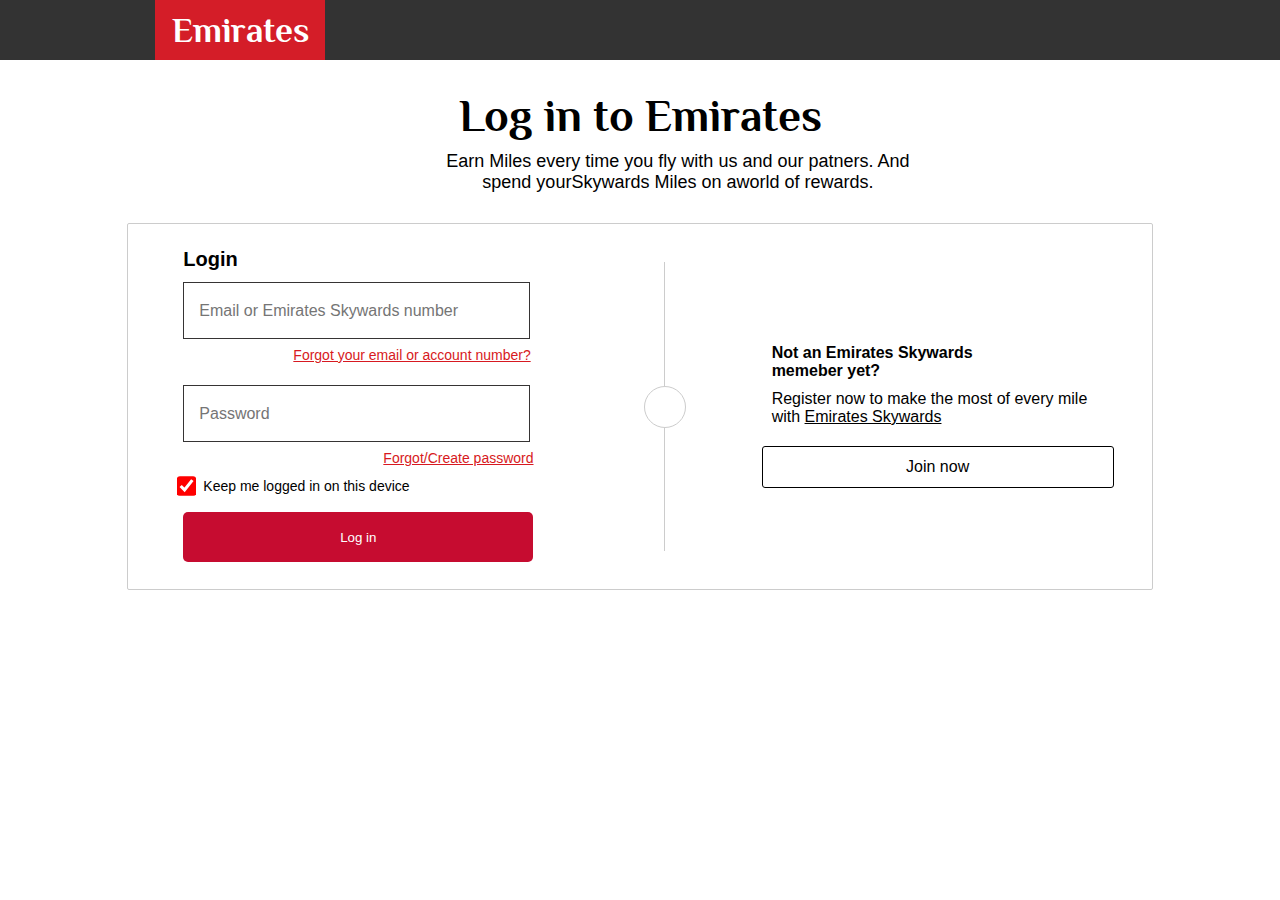
==== login.html @ dd5b554b "Added the login and signup page" ====
<!DOCTYPE html>
<html lang="en">
<head>
    <meta charset="UTF-8">
    <meta name="viewport" content="width=device-width, initial-scale=1.0">
    <link rel="stylesheet" href="https://cdnjs.cloudflare.com/ajax/libs/font-awesome/6.5.1/css/all.min.css" integrity="sha512-DTOQO9RWCH3ppGqcWaEA1BIZOC6xxalwEsw9c2QQeAIftl+Vegovlnee1c9QX4TctnWMn13TZye+giMm8e2LwA==" crossorigin="anonymous" referrerpolicy="no-referrer" />

    <link href="https://fonts.googleapis.com/css2?family=Josefin+Sans:ital,wght@0,300;1,300&display=swap" rel="stylesheet">
    <link href="https://fonts.googleapis.com/css2?family=Philosopher&display=swap" rel="stylesheet">
    <link rel="stylesheet" href="style.css">
    <title>Login Page</title>
</head>
<body>

    <div class="login-page">
        <nav class=".nav-login">
            <div class="nav-login-logo">
                <h2>Emirates</h2>
            </div>
        </nav>
        <div class="login-container">
            <div class="login-text">
                <h1>Log in to Emirates</h1>
                <p>Earn Miles every time you fly with us and our patners. And spend yourSkywards Miles on aworld of rewards.</p>
            </div>
            <div class="login-sub-cont">
                <div class="login-sub-cont1">
                    <h4>Login</h4>
                    <input type="text" placeholder="Email or Emirates Skywards number">
                    <a href="" style="color:  #d71921; font-size: 14px;position: relative; left: 110px; top: -7px;"> Forgot your email or account number?</a>
                    <input type="text" placeholder="Password">
                    <a href="" style="color:  #d71921; font-size: 14px;position: relative; left: 200px; top:-7px;">Forgot/Create password</a>

                    <p> <input type="checkbox" name="" id="styled" checked>Keep me logged in on this device</p>
                    
                    <button>Log in</button>

                </div>

                <div class="login-sub-cont2">
                    <div></div>
                    <i class="fa fa-rotate"></i>
                    <div></div>
                </div>
                

                <div class="login-sub-cont3">
                    <h4>Not an Emirates Skywards memeber yet? </h4>
                    <p>Register now to make the most of every mile with <a href="">Emirates Skywards</a></p>
                    <a href="signup.html" class="signUpLink">Join now</a>

                </div>
                
            </div>
        </div>
        

    </div>
    
</body>
</html>
---- style.css ----
* {
    padding: 0;
    margin: 0;
    font-family: HelveticaNeue-Light, Helvetica Neue Light, Helvetica Neue,
      Helvetica, Arial, Lucida Grande, sans-serif;
  }

  /** Notificaton Section **/

  .div1 {
    display: flex;
    height: 15%;
    width: 100%;
    padding: 15px 0;
    color: #333;
    font-size: 14px;
    background: #fef8d5;
    font-weight: normal;
  }

  .info-image {
    width: 17px;
    height: 17px;
    margin: 0 0 0 125px;
  }

  .div1 h5 {
    color: #d71921;
    text-decoration: none;
    margin: 0 5px;
    font-size: 14px;
    font-weight: 600;
  }

  .div1 p a{
    text-decoration: underline;
    color: #333333;
  }

  .div1 p a:hover {
    background-color: rgb(246,246,246);
    text-decoration: none;
  }

   /**      Large screens: The Nav Menu **/

  nav {
    display: flex;
    background: #333333;
    height: 60px;
    color: #ccc;
    padding: 0;
    justify-content: space-around;
  }

  .menu-items ul {
    display: flex;
    background-color: inherit;
  }

  .logo {
    background: #d71921;
    width: 90px;
    height: 130px;
    margin: 0 20px 0 20px;
  }

  .logo img {
    margin-top: 62px;
  }

  @media screen and (min-width: 1024px){
    .logo {
      background: #d71921;
      width: 90px;
      height: 130px;
      margin: 0 -80px 0 60px;
      z-index: 1;
    }
  
    .logo img {
      margin-top: 62px;
    }
  }

  .menu-items li {
    margin-top: 20px;
    list-style: none;
    text-decoration: none;
  }

  .menu-items label a{
    position: relative;
    background-color: #333;
    margin: 3px 10px;
    color: #fff;
    border: none;
    font-size: 14px;
    font-weight: 700;
    text-decoration: none;
  }

  .menu-items label a:hover{
    background-color: #212121;
    height: 100vh;
    margin: 0;
    padding: 20px 10px;
  }

  .main-dropdown img{
    position: absolute;
    z-index: 99;
    transform: scale(0);
    overflow: hidden;
  }

  .main-dropdown a:hover img {
    display: block;
    width: 3px;
    height: 2px;
    transform: translate(-50%, 50%) scale(2);
    padding-left: 40px;
    margin-top: 8px;
  }

  .where a:hover img {
    padding-left: 65px;
  }

  .expe a:hover img {
    padding-left: 55px;
  }
  
  .book a:hover img {
    padding-left: 30px;
  }

  .help a:hover img {
    padding-left: 30px;
  }

  /* Styling the Links inside the main Drop-down */
  /* .main-dropdown button {

  } */
  .dropdown-content{
    height: 300px;
  }
  .dropdown-content > div{
    display: flex;
    position: absolute;
    background-color: #f9f9f9;
    min-width: 160px;
    box-shadow: 0px 8px 16px 0px rgba(0,0,0,0.2);
    z-index: 1;
}

/* Style the links inside the dropdown */
.dropdown-1 a {
    color: black;
    padding: 12px 16px;
    text-decoration: none;
    display: block;
}

/* Change color on hover */
.dropdown-1 a:hover {
    background-color: #f1f1f1;
}

/* Show the dropdown menu on hover */
.dropdown:hover .dropdown-1 {
    display: block;
}

  /* Style the dropdown button */
  .dropdown-content button {
    display: block;
    font-size: 14px;
  }

  .dropdown-content {
    display: none;
    background-color: #f9f9f9;
    box-shadow: 0px 8px 16px 0px rgba(0,0,0,0.2);
    z-index: 2;
  }

  .dropdown-content a {
    float: none;
    color: black;
    padding: 12px 16px;
    text-decoration: none;
    text-align: left;
  }

  /* Styling the Links beside the Nav Menu */

  .other-links ul {
    display: flex;
    list-style: none;
    text-decoration: none;
    padding: 4px 2px;
    margin: 15px 7px 5px 20vh;
  }
  .other-links a {
    display: inline-flex;
    overflow: hidden;
    background-color: auto;
  }
  .other-links a>i{
    color: white;
    padding: 2px 6px;
  }

  .other-links img{
    width: 16px;
    height: 12px;
    padding: 2px 6px;
  }

  .other-links ul li a {
    text-decoration: none;
    color: #fff;
    font-size: 14px;
    font-weight: 700;
    margin: 5px 8px;
  }
  .small-screen{
    display: none;
  }

/* Medium Screens: Small Laptops and Tabs*/

@media only screen and (max-width: 1200px) and (min-width: 1031px) {
  nav {
    display: flex;
    background: #333333;
    height: 60px;
    color: #ccc;
    padding: 0;
  }

  .logo {
    background: #d71921;
    width: 90px;
    height: 130px;
    margin: 0 -30px 0 80px;
    z-index: 1;
  }

  /* Styling the Links beside the Nav Menu */

  .other-links ul {
    display: flex;
    list-style: none;
    text-decoration: none;
    padding: 2px 1px;
    margin: 15px 7px 5px 30px;
  }

  .other-links img{
    width: 16px;
    height: 12px;
    padding: 2px 3px;
  }

  .other-links ul li a {
    text-decoration: none;
    color: #fff;
    font-size: 14px;
    font-weight: 700;
    margin: 3px 2px;
  }
}

/*******   Small screens    *******/

  @media screen and (max-width: 1030px) {
    nav {
      display: flex;
      background: #333333;
      height: 60px;
      color: #ccc;
    }

    .menu-items {
      display: none;
    }
  
    .logo {
    z-index: 1;
      background: #d71921;
      width: 90px;
      height: 120px;
      margin: 0 20px 0 20px;
    }
  
    .logo img {
      margin-top: 62px;
    }

    .other-links{
      display: none;
    }

    .small-screen ul {
      display: flex;
      list-style: none;
      text-decoration: none;
      padding: 4px 2px;
      margin: 0;
      
    }
    .small-screen a {
      display: inline-flex;
      overflow: hidden;
      background-color: auto;
    }
  
    .small-screen img{
      width: 16px;
      height: 12px;
      padding: 2px 6px;
    }
  
    .small-screen ul li a {
      text-decoration: none;
      color: #fff;
      font-size: 14px;
      font-weight: 700;
      margin: 5px 8px;
    }
  
  .small-screen ul li a {
      text-decoration: none;
      color: #fff;
      font-size: 14px;
      font-weight: 700;
      margin: 5px 8px;
    }
  }
/* login css */
  .login-page{
    height: 100vh;
    justify-content: center;
 }
 .nav-login{
   width: 100%;
   background-color:#333333 ;
   height: auto;
 }
 .nav-login-logo{
   background: rgb(212, 29,40);
   height:60px ;
   width: 170px;
   position: relative;
   right: 400px;
 }
 .nav-login-logo h2{
   font-size: 35px;
   text-align: center;
   position: relative;
   top: 10px;
   font-family: 'Philosopher', sans-serif;
   font-weight: bold;
   color: white;
   
 }
 .login-container{
   display: flex;
   flex-direction: column;
   justify-content: space-around;
   position: relative;
   top: 30px;
   align-items: center;
 }

 .login-text{
   width: 60%;
   text-align: center;
 }
 .login-text h1{
   font-size: 45px;
   font-family: 'Philosopher', sans-serif;
   font-weight: 800;
 }
 .login-text p{
   width: 63%;
   margin-left: 180px;
   position: relative;
   top: 10px;
   font-size: 18px;
 }
 .login-sub-cont{
   width: 80%;
   border: 1px solid #ccc;
   border-radius: 2px;
   position: relative;
   top: 40px;
   display: flex;
   flex-direction: row;
   justify-content: space-around;
   height: auto;
   background-color: white;
   padding:  20px 0;
 }
 .login-sub-cont1{
   display: flex;
   flex-direction: column;
   gap: 15px;
   width: 350px;
   
 }
 .login-sub-cont1 h4{
   font-size: 20px;
   position: relative;
   top: 4px;
 }
 
 .login-sub-cont1 > input[type="text"]{
   width: 330px;
   height: 55px;
   border: 1px solid rgb(54, 52, 52);
 }
 .login-sub-cont1 > input[placeholder="Email or Emirates Skywards number"]{
   padding-left: 15px;
   font-size: 16px;
}
.login-sub-cont1 > input[placeholder="Password"]{
   padding-left: 15px;
   font-size: 16px;
}
.login-sub-cont1 > input:hover[type="text"]{
   box-shadow: 0 0 9px rgba(0, 0, 0, 0.6);
}
.login-sub-cont1 p{
   position: relative;
   top: -10px;
   right: 3px;
   font-size: 14px;
   display: flex;
   gap: 10px;
   
}
.login-sub-cont1 >p > input{
   position: relative;
   padding: 5px;
   font-size: 30px;
   transform: scale(1.5);
   accent-color:red;
   font-size: 30px;
   border: 5px solid grey;
}

.login-sub-cont1 button{
   position: relative;
   top: -7px;
   height: 50px;
   background-color: #c60c30;
   border: none;
   border-radius: 5px;
   color: white;
}
.login-sub-cont1 button:hover{
   box-shadow: 0 0 5px rgba(0, 0, 0, 0.9);
}

.login-sub-cont2{
   display: flex;
   flex-direction: column;
   justify-content: center;
   align-items: center;
}
.login-sub-cont2 >div:nth-child(1),
.login-sub-cont2 >div:nth-child(3){
   height: 38%;
   width: 1px;
   background-color: #ccc;
}

 .login-sub-cont2 i{
   border: 1px solid #ccc;
   width: 40px;
   height: 40px;
   font-size: 20px;
   display: flex;
   align-items: center;
   justify-content: center;
   border-radius: 100%;
   color: #ccc;  
   position: relative;
   

 }


 .login-sub-cont3{
   width: 300px;
   position: relative;
   top: 100px;
   left: -25px;
   display: flex;
   flex-direction: column;

 }
 .login-sub-cont3 h4{
   width: 80%;
 }
 .login-sub-cont3 p{
   position: relative;
   top: 10px;
   width: 110%;
   font-size: 16px;
 }
 .login-sub-cont3 a{
   color: inherit;
 }
 .signUpLink{
   position: relative;
   top: 30px;
   left: -10px;
   text-decoration: none;
   height: 40px;
   width: 350px;
   display: flex;
   border: 1px solid black;
   border-radius: 3px;
   align-items: center;
   justify-content: center;
 }
 .signUpLink:hover{
   box-shadow: 0 0 5px rgba(0, 0, 0, 0.9);
 }



 /* signUp link */
 .signUp-link{
    position: relative;
    display: flex;
    flex-direction: row;
    justify-content: space-around;
    top: 20px;

  }
 .signUp-link ul{
    display: flex;
    font-size: 13px;
    list-style: none;
    margin-left: 20px;
    gap: 25px;
    
  }
  .signUp-link .fa-circle{
   position: relative;
   top: -2px;
  }
  .signUp-link button{
    height: 35px;
    width: 110px;
    margin-left: 100px;
    background-color: #d71921;
    color: white;
    border: none;
    border-radius: 5px;
    position: relative;
    top: -7px;
  }
  
.background-login{
    height: 135vh;
    position: relative;
    top: 20px;
    background-image: url(./media/ghaf-tree-background-w512x768.avif);
    background-size: contain;
    
         &::before {
            content: "";
            position: absolute;
            top: 0;
            bottom: 0;
            left: 0;
            right: 0;
            background: linear-gradient(to bottom, rgba(0, 0, 0, 0.9) 0%, rgba(0, 0, 0, 0.7) 30%, rgba(126, 124, 124, 1) 50%, rgb(216, 213, 213) 70%, rgb(255, 255, 255) 100%);
            filter: brightness(95%);
            background-blend-mode: screen, difference, overlay;
        }
    
} 

.signUp-container{
    position: relative;
    top: 70px;
    display: flex;
    flex-direction: column;
    height: auto;
    width: 80%;
    align-items: center;
    justify-content: center;
    position: absolute;
    margin-left: 130px;
    
}
.signUp-text{
    position: relative;
    color: white;
    text-align: center;
}
.signUp-text h6{
    font-size: 10px;
    letter-spacing: 5px;
}
.signUp-text h1{
    text-transform: capitalize;
    font-family: 'Josefin Sans', sans-serif;
    font-size: 46px;
    font-weight: 800;
    
}
.signUp-text p{
    width: 95%;
}

.form-container{
    position: relative;
    top: 50px;
    padding: 30px;
    border: 1px solid #ccc;
    height: 700px;
    width: 60%;
    display: block;
    background-color: white;
    border-radius: 5px;
}
.form1{
    display: flex;
    justify-content: space-around;
    color: #555353;
}
.form1 >div > input{
    border: 1px solid #ccc;
    height: 50px;  
    border-radius: 3px;
}
.form1 > div ::placeholder{
    padding-left:  15px;
    font-size: 15px;
}
.form1 > div > input[placeholder="Title"]{
    width: 100px;
}
.form1 > div > input[placeholder="First name"]{
    width: 250px;
}
.form1 > div > input[placeholder="Last name"]{
    width: 250px;
}

.form1 >div .fa-chevron-down{
    margin-left: -20px;
    font-size: 9px;
    position: absolute;
    top: 50px;
  
    
}
.form1 > div :hover{
    box-shadow: 0 0 5px rgba(0, 0, 0, 0.5);

}

.form2{
    padding: 5px;
    font-size: 12px;
}
.form3{
    display: flex;
    justify-content: space-around;
    color: #555353;
}
.form3 >div >input{
    border: 1px solid #ccc;
    height: 50px;  
    border-radius: 3px;
    width: 310px;

}
.form3 > div > input::placeholder{
    padding-left:15px;
    font-size: 15px;
}
.form3 > div:hover{
    box-shadow: 0 0 5px rgba(0, 0, 0, 0.5);

}
.form3 > div > input[type="email"] {
    -webkit-appearance: none !important;
    -moz-appearance: none !important;
    appearance: none !important;
}

.form3 > div > input[type="email"]::-webkit-search-cancel-button,
.form3 > div > input[type="email"]::-webkit-search-clear-button,
.form3 > div > input[type="email"]::-webkit-search-results-button,
.form1 > div > input[type="email"]::-webkit-search-results-decoration {
    display: none !important;
}


.form4{
    margin-top: 20px;
    display: flex;
    justify-content: space-around;
    color: #555353;
}
.form4 >div{
    border: 1px solid #ccc;
    height: 60px;  
    border-radius: 3px;
    width: 310px;

}
.form4 > div:hover{
    box-shadow: 0 0 5px rgba(0, 0, 0, 0.5);

}
.form4a{
    display: flex;
    flex-direction: column;
}
.form4a > div:first-child{
    position: relative;
    top: 3px;
    right: -18px;
    padding-right: -50px;
    font-size: 13px;
}
.form4a>div:last-child{
    display: flex;
    position: relative;
    justify-content: space-around;
    top: 20px;
    margin-right: 90px;
    font-size: 18px;
    
}



.form4b{
    display: flex;
    flex-direction: column;
}
.form4b >div:first-child{
    
    padding-left: 20px;
    font-size: 12.5px;
    position: relative;
    top: 5px;
}
.form4b > div:last-child{
    position: relative;
    top: 20px;
    font-size: 18px;
    padding-left: 20px;
}
 .form4b > div:last-child i{
    margin-left: 200px;
    position: absolute;
    font-size: 9px;
    padding-top: -4px;
 }           

 .form5{
    margin-top: 20px;
    display: flex;
    justify-content: space-around;
    color: #555353;
}
.form5 >div{
    border: 1px solid #ccc;
    height: 60px;  
    border-radius: 3px;
}
.form5 >div:first-child{
    width: 280px;
}
.form5 >div:nth-child(2){
    width: 140px;
}
.form5 >div:last-child{
    width: 190px;
}
.form5 > div h5{
    padding-left:  20px;
    position: relative;
    top: 20px;

}
.form5 >div:nth-child(2)> div{
    font-size:12.5px ;
    padding-left: 20px;
    margin-top: 8px;
}
.form5 >div:nth-child(2) h5{
    font-size: 18px;
    position: relative;
    top: 15px;
}
.form5 >div:first-child .fa-chevron-down{
    margin-left: 110px;
    font-size: 9px;
}
.form5 > div:hover{
    box-shadow: 0 0 5px rgba(0, 0, 0, 0.5);

}
.form6 >div > input{
    margin-top: 20px;
    height:60px ;
    border: 1px solid#ccc;
    border-radius: 3px;  
    width: 420px;
    margin-right: 20px;
}

.form6 > div >input::placeholder{
    padding-left: 20px;
    font-size: 14px;
}
.form6 > div > input:hover{
    box-shadow: 0 0 5px rgba(0, 0, 0, 0.5);

}
.form7{
    font-size:12px ;
    position: relative;
    top: 20px;
}
.form7 > input{
    font-size: 30px;
    margin-top: 10px;
    
}
#checkButton{
    accent-color: #d71921;

    font-size: 30px;

    border: 5px solid grey;
}


.form8{
    margin-top: 20px;
    display: flex;
    flex-direction: row;
    gap: 10px;
    position: relative;
    top: 20px;
    
}
.form8 >div > input{
    position: relative;
    top: -1px;
    font-size: 20px;
    transform: scale(1.5);
}
.form8 > p > a{
    color: inherit;
}

.form8 >p{
    font-size: 13px;
}
.form9{
   position: relative;
   top: 30px;
    display: flex;
    flex-direction: row;
    gap: 10px;
    
}
.form9 >div > input{
    position: relative;
    top: 5px;
    font-size: 20px;
    transform: scale(1.5);
}
.form9 > p > a{
    color: inherit;
}

.form9 >p{
    font-size: 13px;
    line-height: normal;
}
.form9 >p >.fa-info{
    transform: scale(0.8);
    padding: 5px;
    border: 1px solid;
    width: 10px;
    height: 10px;
    color:inherit;
    border-radius: 100%;
    text-align: center;

}
.form10{
    font-size: 14px;
    position: relative;
    top: 50px;
}
.form10 >a{
    color: inherit;
}
.form10 > i{
    font-size: 12px;
    color: inherit;
}
.form11 button{
    position: relative;
    top: 90px;
    display: flex;
    width: 250px;
    height: 40px;
    margin: auto;
   align-items: center;
   padding-left: 65px;
   font-size: 15px;
   color: white;
   background-color: #d71921;
   border: none;
   border-radius: 5px;

}
.form11 button:hover{
    box-shadow: 0 0 7px rgba(0, 0, 0, 0.9);
}
/* footer sign up */
.footer-login{
    position: absolute;
    display: flex;
    gap: 15px;
    top: 1050px;
    width: 100%;
    height: 40px;
    background-color: rgb(40, 40, 40);
    padding:  5px 100px;
    color: grey; 
    
}
.footer-login i{
    font-size: 10px;
    position: relative;
    top: 10px;
}
.footer-login a{
    color: grey;
    text-decoration: none;
    font-size: 15px;
    position: relative;
    top: 5px;
}
.footer-login a:hover{
    color: white;
    text-decoration: underline;
    
}
.footer-login a:first-child{
    font-family: 'Josefin Sans', sans-serif;
    font-size: 20px; 
}
.footer-login p{
    font-size: 13.5px;
    position: relative;
    top: 8px;
}



  /* Emirate container */
  .emirate-container{
    height: 100vh;
     width: 100%;
     position: relative;
     display: flex;
     flex-direction: column;
 
 }
 .emirate-container-image {
    position: relative;
    width: 100%;
    overflow: hidden;
    height: 460px;
}

.emirate-container-image::before {
    content: "";
    background-image: url(./media/emirates-premium-economy-seat-w1920x480.jpg);
    background-size: cover;
    background-position: top;
    position: absolute;
    top: 0;
    left: 0;
    right: 0;
    bottom: 0;
    filter: brightness(50%);
    z-index: -1;
}



.emirate-big{
    display: flex;
    justify-content: space-around;
     
}
.emirate-big > div{
    position: relative;
    top: 150px;
}
.emirate-text{
    position: absolute;
    width: 50%;
    left: 40px;
    font-family:  'Philosopher', sans-serif;;
    color: white;
    letter-spacing: 1px;

}
.emirate-text h1{
    font-size: 30px;
}
.span1{
    display: block;
    margin-top: 5px;
    font-size: 50px;
}
.span2{
    display: block;
    position: relative;
    left: 160px;
}
 .emirate-text >.custom-link{
    position: relative;
    top: 30px;
    left: 395px;
    text-decoration: none;
    height: 40px;
    width: 140px;
    display: flex;
    border-radius: 3px;
    align-items: center;
    justify-content: center;
    color: white;
    text-decoration: none;
    background-color:#d71921 ;
}
.emirate-text > .custom-link:hover{
    box-shadow: 0 0 5px rgba(0, 0, 0, 0.9);
  }
 .emirate-image{
    position: absolute;
    left: 150px;

 } 
 .emirate-image img{
    height: 50px;
    
 }
 .emirate-image a{
    position: relative;
    top:-120px;
 }
 .emirate-feedback a{
    display: flex;
   flex-direction: row;
    border: 1px solid;
    background-color: white;
    color:#555353;
    align-items: center;
    width: 40px;
    height: 105px;
    position: fixed;
    left: 1310px;
    top: 200px;
   
 }
 .emirate-feedback h6{
    position: absolute;
    top: 50px;
    left: 8px;
    writing-mode:vertical-lr;
    font-size: 10px;
    transform:translateY(-50%) rotate(180deg);
 }
 .emirate-feedback i{
    margin-bottom: -65px;
    margin-left: 7px;
 }

 .product-container{
     width: 80%;
     position: absolute;
     top: 57%;
     left: 10%;
     background: white;
     border-radius: 5px;
     box-shadow: 0 0 10px rgba(0, 0, 0, 0.5);
 }
 .products{
     display: flex;
     flex-direction: column;
    position: relative;
   
 }
 .product-item1{
     display: grid;
     grid-template-columns: repeat(4, 1fr);
     
 }
 .product-item1 >div{
     display: flex;
     flex-direction: row;
     height: 50px;
     width: 210px;
     align-items: center;
     gap: 6px;
     padding: 5px 28.7px;
     position: relative;
     border: 1px solid #ccc;
 
 }
 
 .product-item1 >div:not(:first-child){
     color: #555353;
 } 
 .product-item1 >div:first-child{
     border-bottom-width: 3px;
     border-bottom-color:#c60c30 ;
     font-weight: 600;
 }
 .product-item1 >div:hover{
     box-shadow: 0 2px 8px rgba(0,0,0,0.5);
     
 }
 
 .product-item2{
   margin: 10px;
 }
 .product-item2 > div{
     display: flex;
     flex-direction: row;
     
 }
 .product-item2 > div > div{
     display: flex;
     flex-direction: row;
     height: 30px;
     width: 165px;
     border: 1px solid #969595;
     border-radius: 2px;
     text-align: center;
     align-items: center;  
     overflow: hidden; 
     
 }
 .product-item2 > div :hover{
     box-shadow: 0 0 10px rgba(0, 0, 0, 0.5);
 }
 
 .product-item2 > div >div > p >i{ 
     margin-right: 5px;
     color: #c60c30;
     font-weight: bold;
 }
 .product-item2 > div > div > p{
     margin: 0;
     padding: 30px;
 }
 .product-item2 > div > div >.para{
     font-weight: 600;
 }
 .product-item3 > a{
     margin: 10px;
     float: right;
     color: #c60c30;
     font-size: 15px;
 }
 .product-item3 > a:hover{
     background:rgb(231, 225, 225);
 
 }
 .product-item3 .fa{
     font-size: 10px;
     margin: 5px;
 }
 .product-item4{
     display: flex;
     flex-direction: row;
     justify-content: space-around;
     margin-bottom: 30px;
     color: #555353;
     font-weight: lighter;
     
 }
 
 .product-item4 > .input{
     display: flex;
     flex-direction: column;
     height: 60px;
     width: 350px;
     border: 1px solid #969595;
     border-radius: 2px;
     padding-left: 30px;
 }
 .product-item4 >.input >p{
     margin-top: 1px;
     font-size: 14px;
 }
 .product-item4 .inp{
     display: flex;
     flex-direction: row;
 }
 .inp > p{
     font-size: 20px;
     margin-top: 20px;
 }
  .product-item4 .fa-xmark{
     margin-left: 190px;
     margin-top: 20px;
  }
  .product-item4 > .input  .fa-location-dot{
     font-size: 15px;
     margin: 19px 5px;
  }
 
 .product-item4 > .input:hover{
     box-shadow: 0 0 10px rgba(0, 0, 0, 0.5);
 }
 
 .product-item4 >.input2{
     height: 60px;
     width:350px ;
     border: 1px solid #969595;
     border-radius: 2px;
     padding-left: 30px;
     color: #555353;
 }
 .input2 p{
     font-size: 20px;
     margin-top: 30px;
 }
 
 .product-item4 > .input2:hover{
     box-shadow: 0 0 10px rgba(0, 0, 0, 0.5);
 }
 .product-item4 button{
     height: 60px;
     width: 200px;
     background-color:#c60c30;
     color: white;
     font-size: 16px;
     text-transform: capitalize;
     border: none;
     border-radius: 3px;
 }
 .product-item4  button:hover{
     box-shadow: 0 0 10px rgba(0, 0, 0, 0.6);
 }
 
 
 /* service */
 .service{
     width: 80%;
     height: auto;
     position: relative;
     background: white;
     top: 200px;
     left: 10%;
     display: grid;
     align-items: center;
     text-align: center;
     /* margin-top: 40px; */
     
 
 }
 .service-item{
     display: flex;
     flex-direction: row;
     align-items: center; 
     justify-content: center;
     color: #555353;
 }
 
 .items{
     height: 100px;
     width: 100px;
     padding: 10px;
     display: flex;
     flex: 1;
     flex-direction: column;
     align-items: center;
     gap: 15px;  
     text-align: center;
     border: 1px solid #969595;
 }
 
 .icons{
     font-size: 22px;
     text-align: center;
     margin-top: 10px;
     
 
 }
 .icon-items a{
     font-size: 13.7px;
     padding-right: 10px;
     color: #555353;
     
 }
 
 
 .items:hover{
     color: black;
     font-weight: 500;
     border-bottom: 3px solid #c60c30;
 }
 .items:hover .icon-items a{
     color: black;
     font-weight: 600;
 }
 
 .image{
     position: relative;
     background-image: url(../media/background-test-tier.png);
     background-repeat: no-repeat;
     height: 70px;
     width: 80%;
     top: 230px;
     left: 130px;
     background-color: #0c0b0b;
     border-radius: 5px;
     display: flex;
     justify-content: space-around;
     color: white;
     
 }
 .image::before{
     content: "";
     position: absolute;
     top: 0;
     right: 0;
     bottom: 0;
     left: 0;
     background-color: rgba(0,0,0,0.5);
     border-radius: 5px;
 }
 
 .image img{
     position:relative;
     height: 95px;
     width: 250px;
     bottom: 20%;
     left: 5px;
     border-color: white;
 }
 .image-text{
     color: white;
     filter: brightness(100%);
 }
 .image-text h3{
     text-transform: capitalize;
     margin-top: 12px ;
 }
 .image-text p{

     font-size: 14px;
 }
 .image button{
     margin-top: 30px;
     margin-right: 8px;
     background: white;
     filter: brightness(100%);
     border: none;
     height: 30px;
     width: 150px;
     border-radius: 3px;
     font-weight: 600;
 }

 /* destination css */
 .destination-section {
    position: relative;
    display: grid;
    place-items: center;
    margin-bottom: 5rem;
    margin-top: 17rem;
    width: 100%;
    height: 100%;
  
}

.heading {
  font-family:  HelveticaNeue,Helvetica Neue,Helvetica,Arial,Lucida Grande,sans-serif;
  font-size: 1.2rem;
  font-style: normal;
  font-weight: 100;
  color: #333;
  display: block;
  text-align: center;
  margin-bottom: 0;
  padding-top: 2rem;
  line-height: 0;
  letter-spacing: 0;

}

.heading span {
  font-weight: 600;
  letter-spacing: 0;

}


.destination {
      display: grid;
      place-items: center;
      grid-template-columns: 1fr 1fr;
      grid-template-rows: 1fr 1fr;
      padding: 50px;
      max-width: 100%;
      grid-gap: 45px;
      height: 100%;
      padding-bottom: 1.5rem;

      
  
}

#destination {
  background-color: white;
  width: 29rem;
  height: 18rem;
  border-radius: 0.2rem;
  box-shadow:  0 -1px 5px #948888;
  

}

#destination:hover {
  box-shadow:  0 -1px 10px #948888;

}

.destination-img {
  height: 50%;
  width: 100%;
  border-top-right-radius: 0.2rem;
  border-top-left-radius: 0.2rem;


}

.destination-text {
  display: flex;
  flex-wrap: wrap;
  flex-direction: column;
  align-items: center;
  background-color: white;
}

.arab-text {
  font-family: HelveticaNeue,Helvetica Neue,Helvetica,Arial,Lucida Grande, sans-serif;
  font-size: 9px;
  font-weight: 550; 
  line-height: 1.7rem;
  letter-spacing: 0.2rem;
  text-transform: uppercase;
  color: #666;
  margin-bottom: 0;
  margin-top: 0.5rem;
}

.destination-text h3 {
  font-family: Emirates-Bold,Helvetica,Arial,Lucida Grande,sans-serif;
  font-size: 1.4rem;
  font-weight: 600;
  color: #333;
  letter-spacing: 0;
  margin-top: 0;

}
.button-and-route {
    display: grid;
    grid-template-columns: 1fr 1fr;
    grid-gap: 50px;
    margin-left: 20rem;
    margin-top: 15px;
  }
  
  .destination-button {
    background-color: white;
    padding: 10px;
    width: 250px;
    font-weight: 600;
    font-size: 0.8rem;
    border: 1px solid black;
    border-radius: 3px;
    margin-bottom: 3rem;
    margin-top: 0.1rem;
  }
  .destination-button:hover{
    box-shadow: 0 0 10px rgba(0, 0, 0, 0.6);
  }
  
  .button-and-route a {
    color: rgb(63, 62, 62);
    font-size: 13px;
    position: relative;
    top: 13px;
    text-decoration: none;
  }
  .button-and-route a:hover{
    text-decoration: underline;
  }

.arab-text2 {
  font-family:  HelveticaNeue,Helvetica Neue,Helvetica,Arial,Lucida Grande,sans-serif;
  font-size: 0.9rem;
  font-weight: 550;
  letter-spacing: 0;
  line-height: 3rem;
  margin-bottom: 0;
  margin-top: 1rem;
}

/* Discount section */
.discount-section {
    position: relative;
    display: flex;
    justify-content: center;
    align-items: center;
    width: 100%;
    height: 100%;
    padding: 0;
    margin-top: -3.5rem;
    margin-bottom: 6rem; 
  }
  
  .discount-section::before {
    content: "";
    position: absolute;
    top: -90px;
    left: 0;
    width: 100%;
    height: 430px;
    margin-top: 4rem;
    background: url(./media/four-sections-images/couple.webp) no-repeat center center/cover;
    filter: brightness(0.6);
  }
  
  .couples-offer {
    display: inline-block;
    height: 100%;
    width: 100%;
    justify-content: center;
    align-items: center;
    margin-top: 60px;
    position: relative;
    
  }
  
  .couples-offer p:nth-of-type(1) {
    font-family: Arial, Helvetica, sans-serif;
    color: #fff;
    display: flex;
    justify-content: center;
    font-size: 9.5px;
    font-weight: 700;
    letter-spacing: 3.5px;
    line-height: 1rem;
    opacity: 0.7;
  }
  
  .couples-offer h2 {
    font-family: Arial, Helvetica, sans-serif;
    color: #fff;
    display: flex;
    justify-content: center;
    font-size: 2.5rem;
    font-weight: 2.2rem;
    letter-spacing: 1px;
    line-height: 4rem;
    margin-left: 0.7rem;
  }
  
  .couples-offer div {
    background-color: #d71921;
    width: 65px;
    height: 1.5px;
    margin-left: 36rem;
    display: flex;
    justify-content: center;
  }
  
  .couples-offer p:nth-of-type(2) {
    font-family: Arial, Helvetica, sans-serif;
    color: #fff;
    display: flex;
    justify-content: center;
    font-size: 0.8rem;
    font-weight: 530;
    letter-spacing: 0.5px;
    line-height: 2rem;
    margin: 0;
  }
  
  .btn {
    height: 40px;
    margin-left: 30rem;
    margin-top: 7.4rem;
    background-color: white;
    color: black;
    padding: 3px 30px;
    border: none;
    border-radius: 2px;
    font-size: 1rem;
    font-weight: 600;
    border: 1px solid #333333;
  
  }
  
  .btn:hover {
    cursor: pointer;
    box-shadow: 0 0 10px rgba(53, 53, 54, 0.493);
    background-color: white;
    color: black;
  }

  /* booking css */
  
.booking-class-section .explore-emirate {
    background-image: url(./media/four-sections-images/whiteimg-d1920x1159.jpg);
    display: grid;
    place-items: center;
    height: 100%;
    margin-top: 0;
    margin-bottom: 5rem;
    width: 100%;
    height: 46rem;
    
  
  }
  
  .fly-with-emirate-text {
     line-height: 3rem;
     margin-bottom: 1rem 1rem;
     
  }
  
  
  .fly-with-emirate-img {
    display: flex;
    flex-wrap: wrap;
    width: 75%;
    height: 100%;
  }
  
  .container1 {
    width: 50%;
    height: 50%;
    display: flex;
    flex-wrap: wrap;
  }
  
  .container2 {
    width: 50%;
    height: 50%;
    display: grid;
    grid-template-columns: repeat(2, 1fr);
    grid-auto-rows: minmax(auto);
    grid-gap: 5px;
    place-items: center;
  
  }
  
  .dubai-experience {
    position: relative;
  }
  
  .dubai-experience div {
    position: absolute;
    top: 0;
    left: 0;
    max-width: fit-content;
    max-height: fit-content;
  
  }
  
  .cab {
    position: relative;
    
  }
  
  .cab div {
    position: absolute;
    top: 0;
    left: 0;
    max-width: fit-content;
    max-height: fit-content;
  }
  
  .cabin {
    position: relative;
  }
  
  .cabin div{
    position: absolute;
    top: 0;
    left: 0;
    max-width: fit-content;
    max-height: fit-content;
  }
  
  .features {
    position: relative;
  
  }
  
  .features div {
    position: absolute;
    top: 0;
    left: 0;
    max-width: fit-content;
    max-height: fit-content;
  }
  
  .economy {
    position: relative;
  
  }
  
  .economy div {
    position: absolute;
    top: 0;
    left: 0;
    max-width: fit-content;
    max-height: fit-content;
  }
  
  .fly-with-emirate-img img.first{
    width: 475px;
    height: 490px;
    border-radius: 0.2rem;
    border: 1px solid rgb(193, 190, 190);
    margin-right: -1px;
    
  }
  
  .fly-with-emirate-img img.first:hover{
    box-shadow:  0 -1px 10px #948888;
  
  }
  
  .fly-with-emirate-img img.others {
    width: 240px;
    height: 240px;
    border-radius: 0.2rem;
    border: 1px solid rgb(193, 190, 190);
    margin-right: 5px;
  }
  
  .fly-with-emirate-img img.others:hover{
    box-shadow:  0 -1px 10px #948888;
  
  }
  
  .emirate-paragraph {
    font-family: HelveticaNeue,Helvetica Neue,Helvetica,Arial,Lucida Grande, sans-serif;
    display: block;
    text-align: center;
    font-size: 0.6rem;
    font-weight: 600; 
    line-height: 2rem;
    letter-spacing: 0.3rem;
    text-transform: uppercase;
    color: #666;
  }
  
  .fly-with-emirate-text h2 {
    font-family:  Emirates-Bold,Helvetica,Arial,Lucida Grande,sans-serif;
    text-align: center;
    display: block;
    font-size: 2.5rem;
    line-height: 1rem;
    color: #333;
    margin: 1.5rem 0;
    font-style: normal;
  
  }
  
  .emirate-paragraph2 {
    font-family: HelveticaNeue-Light,Helvetica Neue Light,Helvetica Neue,Helvetica,Arial,Lucida Grande,sans-serif;
    font-size: 0.8rem;
    line-height: 3rem;
    font-weight: 100;
    color: #666;
    display: block;
    text-align: center;
  }
  
  .dubai-exp {
    font-family: HelveticaNeue,Helvetica Neue,Helvetica,Arial,Lucida Grande, sans-serif;
    font-size: 9px;
    font-weight: 600; 
    line-height: 5rem;
    letter-spacing: 0.3rem;
    text-transform: uppercase;
    color: #666;
    margin-top: 5rem;
    margin-left: 2.2rem;
    text-align: left;
    
  }
  
  .dubai-experience h2 {
    font-family:  Emirates-Bold,Helvetica,Arial,Lucida Grande,sans-serif;
    display: block;
    font-size: 2.5rem;
    font-style: normal;
    line-height: 3rem;
    text-align: left;
    margin-left: 2.2rem;
    letter-spacing: normal;
    margin-top: -1rem;
  }
  
  .dubai-experience h2::after {
    content: "";
    background-color: #d71921;
    width: 65px;
    height: 1.5px;
    margin-left: -1.5px;
    display: block;
    margin-top: 0.5rem;
  }
  
  .learn {
    font-family: HelveticaNeue-Light,Helvetica Neue Light,Helvetica Neue,Helvetica,Arial,Lucida Grande,sans-serif;
    color: #666;
    font-weight: 300;
    font-size: 0.7rem;
    display: inline-block;
    line-height: 1rem;
    margin-left: 2.2rem;
    line-height: 1rem;
  }
  
  .container2 h2::after {
    content: "";
    background-color: #d71921;
    width: 65px;
    height: 1.5px;
    display: block;
    margin: 0.5rem 0 0 -7px;
  
    
  }
  
  .cabin-features {
    font-family: HelveticaNeue,Helvetica Neue,Helvetica,Arial,Lucida Grande, sans-serif;
    font-size: 9px;
    font-weight: 600; 
    text-transform: uppercase;
    color: #666;
    display: flex;
    flex-wrap: wrap;
    flex-direction: row;
    text-align: center;
    justify-content: center;
    align-items: center;
    line-height: 2rem;
    letter-spacing: 0.2rem;
    margin: 0.5rem 0 0 3.5rem;
    
  }
  
  .classes {
    font-family: Emirates-Bold,Helvetica,Arial,Lucida Grande,sans-serif;
    font-size: 1.1rem;
    line-height: 1.4rem;
    font-style: normal;
    font-weight: 550;
    color: #333;
    text-align: center;
    display: flex;
    flex-wrap: wrap;
    flex-direction: column;
    justify-content: center;
    align-items: center;
    align-content: center;
    letter-spacing: 0.5px;
    margin: 0.1rem 0 0 3.5rem;
  
  
  }
  
  .learn-more {
    font-family: HelveticaNeue-Light,Helvetica Neue Light,Helvetica Neue,Helvetica,Arial,Lucida Grande,sans-serif;
    font-size: 0.8rem;
    font-weight: 500;
    padding: 1rem 0 0 3rem;
    color: #666;
    text-align: center;
    display: flex;
    flex-wrap: wrap;
    flex-direction: row;
    justify-content: center;
    align-items: center;
    align-content: center;
    line-height: 1px;
    letter-spacing: normal;
  
  
  }
/* about-us css */

.about-section{
    display: grid;
    place-items: center;
    margin-top: -2rem;
  }
  
  .about-heading {
    text-align: center;
    font-weight: 600;
    font-size: 30px;
    margin-bottom: 20px
  }
  
  .about-paragraph {
    text-align: center;
    font-size: 15px;
    font-weight: 500;
    margin-bottom: 30px;
    margin-top: 0px;
  
  }
  
  
  .about-section:nth-child(1) {
      font-size: 30px;
    
  }
   span:target {
    border: 3px solid grey;
    opacity: 0.5;
   }
  
  .about-container{
      height: 200px;
      width: 200px;
      display: flex;
      justify-content: space-around;
      align-items: center;
      margin-left: 100px 100px;
  
  }
  .about .img{
      height: 150px;
      width: 150px;
      border-radius: 50%;
      margin: 25px 30px 0px 40px;
      border: 2px solid #d8d8d8;
      transition:transform 0.1s ease-in-out,box-shadow 0.1s ease-in-out ;
  }
  .about .img:hover{
    transform: scale(1.1);
    box-shadow: 0 0px 10px #555353;
  }
  .about a{
    color: inherit;
  }
  .about span{
    font-family: HelveticaNeue,Helvetica Neue,Helvetica,Arial,Lucida Grande,sans-serif;
      display: flex;
      justify-content: center;
      align-items: center;
      font-weight: 700;
      font-size: 1rem;
      font-size: 15px;
      margin: 20px 35px 50px 50px;
      white-space: normal;
      line-height: normal;
      color: #333;
  
  }

 /* media query */
 
 @media (min-width:260px) and (max-width:374px){
     .emirate-container{
         min-height: 100vh;
         width: 100%;
         position: relative;
         display: flex;
         flex-direction: column;
        
     }
     .emirate-container-image{
         background-image: url(../media/emirates-premium-economy-seat-w1920x480.jpg);
         background-size: cover;
         background-position: top;
         position: relative;
         width:100%;
         overflow: hidden;
         display: block;
         height: 460px;
         filter: brightness(50%);
     }
     .product-container{
         top: 250px;
         height: 190px;
         width: 90%;
         left: 20px;
         border-radius: 5px;
         
     }
 
     .product-item1{
         display: grid;
         grid-template-columns: repeat(2, 1fr);
         height: auto;
         text-align: center;
        position: relative;
        padding: 0;
        margin: 0;
        border: none;
 
 
     }
     .product-item1 >div{
         display: flex;
         flex-direction: column;
         height: 85px;
         width: 103px;
         align-items: center;
         position: relative;
         text-align: center;
     }
    
     .product-item1 > div:first-child{
         border-bottom-width: 1px ;
         color: #555353;
         font-weight: 300;
         border-bottom-color:#ccc ;
     }
        
     .product-item1 > div > i{
         padding-top: 4px;
     }
     .product-item2,
     .product-item3,.product-item4{
         display: none;
     }
     
 
 
     .service{
         width: 90%;
         height: auto;
         position: relative;
         background: white;
         top: -1px;
         left: 20px;
         display: grid;
         align-items: center;
         text-align: center;
     
     }
     .service-item{
         display: grid;
         grid-template-columns: repeat(3, 1fr);
         gap: 2px;
         align-items: center; 
         justify-content: center;
         color: #555353;
         
         
     }
     
     .items{
         height: 80px;
         width: 85px;
         padding: 10px;
         align-items: center;
         border: transparent;
         box-shadow: 0 2px 4px rgba(0, 0, 0, 0.1);
         font-weight: 600;
     }
     
     .icons{
         font-size: 22px;
         text-align: center;
         margin-top: 10px;
         font-weight: 600;
         
     
     }
     .icon-items a{
         font-size: 13px;
         margin-right: 10px;
         color: #555353;
         
     }
     
     .items:hover{
         color: black;
         font-weight: 500;
     }
     .items:hover .icon-items a{
         color: black;
         font-weight: 600;
     }
     .items:not(:nth-child(-n+3)){
         display: none;
     }
 
     .image{
         position: relative;
         background-image: url(../media/background-test-tier.png);
         background-repeat: no-repeat;
         height: 180px;
         width: 90%;
         top:30px;
         left: 20px;
         background-color: #0c0b0b;
         border-radius: 5px;
         display: flex;
         flex-direction: column;
         justify-content: space-around;
         align-items: center;
         color: white;
         
     }
     .image::before{
         content: "";
         position: absolute;
         top: 0;
         right: 0;
         bottom: 0;
         left: 0;
         background-color: rgba(0,0,0,0.5);
         border-radius: 5px;
 
     }
     
     .image img{
         position:relative;
         height: 150px;
         width: 200px;
         bottom: -15px;
         
         border-color: white;
     }
     .image-text{
         color: white;
         filter: brightness(100%);
         display: flex;
         flex-direction: column;
         justify-content: space-around;
         /* margin: 2px 3px; */
         place-items: center;
 
     }
     .image-text h3{
         text-transform: capitalize;
         font-size: 15px;
         margin-bottom: 5px;
         
     }
     .image-text p{
         font-size: 10px;
         padding: 3px 10px;
         
     }
     .image button{
         margin-top: 2px;
         margin-right: 8px;
         background: white;
         filter: brightness(100%);
         border: none;
         height: 30px;
         width: 150px;
         border-radius: 3px;
         font-weight: 600;
     }
     
 }
 
  
 @media (min-width:375px) and (max-width:412px){
 
     .emirate-container{
         min-height: 100vh;
         width: 100%;
         position: relative;
         display: flex;
         flex-direction: column;
        
     }
     .emirate-container-image{
         background-image: url(../media/emirates-premium-economy-seat-w1920x480.jpg);
         background-size: cover;
         background-position: top;
         position: relative;
         width:100%;
         overflow: hidden;
         display: block;
         height: 460px;
         filter: brightness(50%);
     }
     .product-container{
         top: 250px;
         height: 190px;
         width: 95%;
         left: 10px;
         border-radius: 5px;
         
     }
 
     .product-item1{
         display: grid;
         grid-template-columns: repeat(2, 1fr);
         height: auto;
         text-align: center;
        position: relative;
        padding: 0;
        margin: 0;
        border: none;
 
 
     }
     .product-item1 >div{
         display: flex;
         flex-direction: column;
         height: 82px;
         width: 148px;
         align-items: center;
         position: relative;
         text-align: center;
     }
    
     .product-item1 > div:first-child{
         border-bottom-width: 1px ;
         color: #555353;
         font-weight: 300;
         border-bottom-color:#ccc ;
     }
        
     .product-item1 > div > i{
         padding-top: 4px;
     }
     .product-item2,
     .product-item3,.product-item4{
         display: none;
     }
 
 
     .product-item2,
     .product-item3,
     .product-item4{
         display: none;
     }
 
 
     .service{
         width: 90%;
         height: auto;
         position: relative;
         background: white;
         top: -1px;
         left: 20px;
         display: grid;
         align-items: center;
         text-align: center;
     
     }
     .service-item{
         display: grid;
         grid-template-columns: repeat(3, 1fr);
         gap: 2px;
         align-items: center; 
         justify-content: center;
         color: #555353;
         
         
     }
     
     .items{
         height: 80px;
         width: 90px;
         padding: 10px;
         align-items: center;
         border: transparent;
         box-shadow: 0 2px 4px rgba(0, 0, 0, 0.1);
         font-weight: 600;
     }
     
     .icons{
         font-size: 22px;
         text-align: center;
         margin-top: 10px;
         font-weight: 600;
         
     
     }
     .icon-items a{
         font-size: 13px;
         margin-right: 10px;
         color: #555353;
         
     }
     
     .items:hover{
         color: black;
         font-weight: 500;
     }
     .items:hover .icon-items a{
         color: black;
         font-weight: 600;
     }
     .items:not(:nth-child(-n+3)){
         display: none;
     }
 
     .image{
         position: relative;
         background-image: url(../media/background-test-tier.png);
         background-repeat: no-repeat;
         height: 180px;
         width: 90%;
         top:30px;
         left: 20px;
         background-color: #0c0b0b;
         border-radius: 5px;
         display: flex;
         flex-direction: column;
         justify-content: space-around;
         align-items: center;
         color: white;
         
     }
     .image::before{
         content: "";
         position: absolute;
         top: 0;
         right: 0;
         bottom: 0;
         left: 0;
         background-color: rgba(0,0,0,0.5);
         border-radius: 5px;
 
     }
     
     .image img{
         position:relative;
         height: 150px;
         width: 200px;
         bottom: -15px;
         
         border-color: white;
     }
     .image-text{
         color: white;
         filter: brightness(100%);
         display: flex;
         flex-direction: column;
         justify-content: space-around;
         /* margin: 2px 3px; */
         place-items: center;
 
     }
     .image-text h3{
         text-transform: capitalize;
         font-size: 15px;
         margin-bottom: 5px;
         
     }
     .image-text p{
         font-size: 10px;
         padding: 3px 10px;
         
     }
     .image button{
         margin-top: 2px;
         margin-right: 8px;
         background: white;
         filter: brightness(100%);
         border: none;
         height: 30px;
         width: 150px;
         border-radius: 3px;
         font-weight: 600;
     }
     
 } 
 
 @media (min-width:413px) and (max-width:530px){
 
     .emirate-container{
         min-height: 100vh;
         width: 100%;
         position: relative;
         display: flex;
         flex-direction: column;
        
     }
     .emirate-container-image{
         background-image: url(../media/emirates-premium-economy-seat-w1920x480.jpg);
         background-size: cover;
         background-position: top;
         position: relative;
         width:100%;
         overflow: hidden;
         display: block;
         height: 460px;
         filter: brightness(50%);
     }
     .product-container{
         top: 240px;
         height: 200px;
         width:90%;
         left: 26px;
         border-radius: 5px;
         
     }
 
     .product-item1{
         display: grid;
         grid-template-columns: repeat(2, 1fr);
         height: auto;
         text-align: center;
        position: relative;
        padding: 0;
        margin: 0;
        border: none;
 
 
     }
     .product-item1 >div{
         display: flex;
         flex-direction: column;
         height: 89px;
         width: 135px;
         align-items: center;
         position: relative;
         text-align: center;
     }
    
     .product-item1 > div:first-child{
         border-bottom-width: 1px ;
         color: #555353;
         font-weight: 300;
         border-bottom-color:#ccc ;
     }
        
     .product-item1 > div > i{
         padding-top: 4px;
     }
     .product-item2,
     .product-item3,.product-item4{
         display: none;
     }
 
 
     .product-item2,
     .product-item3,
     .product-item4{
         display: none;
     }
 
 
     .service{
         width: 90%;
         height: auto;
         position: relative;
         background: white;
         top: -1px;
         left: 26px;
         display: grid;
         align-items: center;
         text-align: center;
     
     }
     .service-item{
         display: grid;
         grid-template-columns: repeat(3, 1fr);
         gap: 2px;
         align-items: center; 
         justify-content: center;
         color: #555353;
         
         
     }
     
     .items{
         height: 80px;
         width: 120px;
         padding: 10px;
         align-items: center;
         border: transparent;
         box-shadow: 0 2px 4px rgba(0, 0, 0, 0.1);
         font-weight: 600;
     }
     
     .icons{
         font-size: 22px;
         text-align: center;
         margin-top: 10px;
         font-weight: 600;
         
     
     }
     .icon-items a{
         font-size: 13px;
         margin-right: 10px;
         color: #555353;
         
     }
     
     .items:hover{
         color: black;
         font-weight: 500;
     }
     .items:hover .icon-items a{
         color: black;
         font-weight: 600;
     }
     .items:not(:nth-child(-n+3)){
         display: none;
     }
 
     .image{
         position: relative;
         background-image: url(../media/background-test-tier.png);
         background-repeat: no-repeat;
         height: 180px;
         width: 90%;
         top:30px;
         left: 26px;
         background-color: #0c0b0b;
         border-radius: 5px;
         display: flex;
         flex-direction: column;
         justify-content: space-around;
         align-items: center;
         color: white;
         
     }
     .image::before{
         content: "";
         position: absolute;
         top: 0;
         right: 0;
         bottom: 0;
         left: 0;
         background-color: rgba(0,0,0,0.5);
         border-radius: 5px;
 
     }
     
     .image img{
         position:relative;
         height: 150px;
         width: 200px;
         bottom: -15px;
         
         border-color: white;
     }
     .image-text{
         color: white;
         filter: brightness(100%);
         display: flex;
         flex-direction: column;
         justify-content: space-around;
         /* margin: 2px 3px; */
         place-items: center;
 
     }
     .image-text h3{
         text-transform: capitalize;
         font-size: 15px;
         margin-bottom: 5px;
         
     }
     .image-text p{
         font-size: 10px;
         padding: 3px 10px;
         
     }
     .image button{
         margin-top: 2px;
         margin-right: 8px;
         background: white;
         filter: brightness(100%);
         border: none;
         height: 30px;
         width: 150px;
         border-radius: 3px;
         font-weight: 600;
     }
     
 } 
 
 @media (min-width:531px) and (max-width:599px){
 
     .emirate-container{
         min-height: 100vh;
         width: 100%;
         position: relative;
         display: flex;
         flex-direction: column;
        
     }
     .emirate-container-image{
         background-image: url(../media/emirates-premium-economy-seat-w1920x480.jpg);
         background-size: cover;
         background-position: top;
         position: relative;
         width:100%;
         overflow: hidden;
         display: block;
         height: 460px;
         filter: brightness(50%);
     }
     .product-container{
         top: 180px;
         height: 209px;
         width:90%;
         left: 30px;
         border-radius: 5px;
         
     }
 
     .product-item1{
         display: grid;
         grid-template-columns: repeat(2, 1fr);
         height: auto;
         text-align: center;
        position: relative;
        padding: 0;
        margin: 0;
        border: none;
 
 
     }
     .product-item1 >div{
         display: flex;
         flex-direction: column;
         height: 91px;
         width: 182px;
         align-items: center;
         position: relative;
         text-align: center;
     }
    
     .product-item1 > div:first-child{
         border-bottom-width: 1px ;
         color: #555353;
         font-weight: 300;
         border-bottom-color:#ccc ;
     }
        
     .product-item1 > div > i{
         padding-top: 4px;
     }
     .product-item2,
     .product-item3,.product-item4{
         display: none;
     }
 
 
     .product-item2,
     .product-item3,
     .product-item4{
         display: none;
     }
 
 
     .service{
         width: 90%;
         height: auto;
         position: relative;
         background: white;
         top: -1px;
         left: 26px;
         display: grid;
         align-items: center;
         text-align: center;
     
     }
     .service-item{
         display: grid;
         grid-template-columns: repeat(3, 1fr);
         gap: 2px;
         align-items: center; 
         justify-content: center;
         color: #555353;
         
         
     }
     
     .items{
         height: 80px;
         width: 120px;
         padding: 10px;
         align-items: center;
         border: transparent;
         box-shadow: 0 2px 4px rgba(0, 0, 0, 0.1);
         font-weight: 600;
     }
     
     .icons{
         font-size: 22px;
         text-align: center;
         margin-top: 10px;
         font-weight: 600;
         
     
     }
     .icon-items a{
         font-size: 13px;
         margin-right: 10px;
         color: #555353;
         
     }
     
     .items:hover{
         color: black;
         font-weight: 500;
     }
     .items:hover .icon-items a{
         color: black;
         font-weight: 600;
     }
     .items:not(:nth-child(-n+3)){
         display: none;
     }
 
     .image{
         position: relative;
         background-image: url(../media/background-test-tier.png);
         background-repeat: no-repeat;
         height: 180px;
         width: 90%;
         top:30px;
         left: 26px;
         background-color: #0c0b0b;
         border-radius: 5px;
         display: flex;
         flex-direction: column;
         justify-content: space-around;
         align-items: center;
         color: white;
         
     }
     .image::before{
         content: "";
         position: absolute;
         top: 0;
         right: 0;
         bottom: 0;
         left: 0;
         background-color: rgba(0,0,0,0.5);
         border-radius: 5px;
 
     }
     
     .image img{
         position:relative;
         height: 150px;
         width: 200px;
         bottom: -15px;
         
         border-color: white;
     }
     .image-text{
         color: white;
         filter: brightness(100%);
         display: flex;
         flex-direction: column;
         justify-content: space-around;
         /* margin: 2px 3px; */
         place-items: center;
 
     }
     .image-text h3{
         text-transform: capitalize;
         font-size: 15px;
         margin-bottom: 5px;
         
     }
     .image-text p{
         font-size: 10px;
         padding: 3px 10px;
         
     }
     .image button{
         margin-top: 2px;
         margin-right: 8px;
         background: white;
         filter: brightness(100%);
         border: none;
         height: 30px;
         width: 150px;
         border-radius: 3px;
         font-weight: 600;
     }
     
 } 
  
 @media (min-width:600px) and (max-width:769px){
 
     .emirate-container{
         min-height: 100vh;
         width: 100%;
         position: relative;
         display: flex;
         flex-direction: column;
        
     }
     .emirate-container-image{
         background-image: url(../media/emirates-premium-economy-seat-w1920x480.jpg);
         background-size: cover;
         background-position: top;
         position: relative;
         width:100%;
         overflow: hidden;
         display: block;
         height: 460px;
         filter: brightness(50%);
     }
     .product-container{
         top: 180px;
         height: 240px;
         width:90%;
         left: 34px;
         border-radius: 5px;
         font-size: 20px;
         
     }
 
     .product-item1{
         display: grid;
         grid-template-columns: repeat(2, 1fr);
         height: auto;
         text-align: center;
        position: relative;
        padding: 0;
        margin: 0;
        border: none;
 
 
     }
     .product-item1 >div{
         display: flex;
         flex-direction: column;
         height: 107px;
         width: 285px;
         align-items: center;
         position: relative;
         text-align: center;
     }
    
     .product-item1 > div:first-child{
         border-bottom-width: 1px ;
         color: #555353;
         font-weight: 300;
         border-bottom-color:#ccc ;
     }
        
     .product-item1 > div > i{
         padding-top: 4px;
     }
     .product-item2,
     .product-item3,.product-item4{
         display: none;
     }
 
 
     .product-item2,
     .product-item3,
     .product-item4{
         display: none;
     }
 
 
     .service{
         width: 90%;
         height: auto;
         position: relative;
         background: white;
         top: -1px;
         left: 34px;
         display: grid;
         align-items: center;
         text-align: center;
     
     }
     .service-item{
         display: grid;
         grid-template-columns: repeat(3, 1fr);
         gap: 2px;
         align-items: center; 
         justify-content: center;
         color: #555353;
         
         
     }
     
     .items{
         height: 80px;
         width: 203px;
         padding: 10px;
         align-items: center;
         border: transparent;
         box-shadow: 0 2px 4px rgba(0, 0, 0, 0.1);
         font-weight: 600;
     }
     
     .icons{
         font-size: 22px;
         text-align: center;
         margin-top: 10px;
         font-weight: 600;
         
     
     }
     .icon-items a{
         font-size: 20px;
         margin-right: 10px;
         color: #555353;
         
     }
     
     .items:hover{
         color: black;
         font-weight: 500;
     }
     .items:hover .icon-items a{
         color: black;
         font-weight: 600;
     }
     .items:not(:nth-child(-n+3)){
         display: none;
     }
 
     .image{
         position: relative;
         background-image: url(../media/background-test-tier.png);
         background-repeat: no-repeat;
         height: 180px;
         width: 90%;
         top:30px;
         left: 26px;
         background-color: #0c0b0b;
         border-radius: 5px;
         display: flex;
         flex-direction: column;
         justify-content: space-around;
         align-items: center;
         color: white;
         
     }
     .image::before{
         content: "";
         position: absolute;
         top: 0;
         right: 0;
         bottom: 0;
         left: 0;
         background-color: rgba(0,0,0,0.5);
         border-radius: 5px;
 
     }
     
     .image img{
         position:relative;
         height: 150px;
         width: 200px;
         bottom: -15px;
         
         border-color: white;
     }
     .image-text{
         color: white;
         filter: brightness(100%);
         display: flex;
         flex-direction: column;
         justify-content: space-around;
         /* margin: 2px 3px; */
         place-items: center;
 
     }
     .image-text h3{
         text-transform: capitalize;
         font-size: 15px;
         margin-bottom: 5px;
         
     }
     .image-text p{
         font-size: 10px;
         padding: 3px 10px;
         
     }
     .image button{
         margin-top: 2px;
         margin-right: 8px;
         background: white;
         filter: brightness(100%);
         border: none;
         height: 30px;
         width: 150px;
         border-radius: 3px;
         font-weight: 600;
     }
     
 } 
 
 @media (min-width:800px) and (max-width:1200px){
     .emirate-container{
         height: 100vh;
          width: 100%;
          position: relative;
          display: flex;
          flex-direction: column;
      
      }
      .emirate-container-image{
          background-image: url(../media/emirates-premium-economy-seat-w1920x480.jpg);
          background-size: cover;
          background-position: top;
          position: relative;
          width:100%;
          overflow: hidden;
          display: block;
          height: 460px;
      }
      .product-container{
          width: 95%;
          position: absolute;
          top: 34%;
          left: 3%;
          background: white;
          border-radius: 5px;
          box-shadow: 0 0 10px rgba(0, 0, 0, 0.5);
      }
      .products{
          display: flex;
          flex-direction: column;
         position: relative;
        
      }
      .product-item1{
          display: grid;
          grid-template-columns: repeat(4, 1fr);
          
      }
      .product-item1 >div{
          display: flex;
          flex-direction: row;
          height: 50px;
          width: 135px;
          align-items: center;
          gap: 6px;
          padding: 5px 28.7px;
          position: relative;
          border: 1px solid #ccc;
      
      }
      
      .product-item1 >div:not(:first-child){
          color: #555353;
      } 
      .product-item1 >div:first-child{
          border-bottom-width: 3px;
          border-bottom-color:#c60c30 ;
          font-weight: 600;
      }
      .product-item1 >div:hover{
          box-shadow: 0 2px 8px rgba(0,0,0,0.5);
          /* transition: box-shadow 0.2s ease; */
      }
 
      .product-item1 >div:hover{
         box-shadow: 0 2px 8px rgba(0,0,0,0.5);
         /* transition: box-shadow 0.2s ease; */
     }
     
     .product-item2{
       margin: 10px;
     }
     .product-item2 > div{
         display: flex;
         flex-direction: row;
         
     }
     .product-item2 > div > div{
         display: flex;
         flex-direction: row;
         height: 30px;
         width: 165px;
         border: 1px solid #969595;
         border-radius: 2px;
         text-align: center;
         align-items: center;  
         overflow: hidden; 
         
     }
     .product-item2 > div :hover{
         box-shadow: 0 0 10px rgba(0, 0, 0, 0.5);
     }
     
     
     .product-item2 > div >div > p >i{ 
         margin-right: 5px;
         color: #c60c30;
         font-weight: bold;
     }
     .product-item2 > div > div > p{
         margin: 0;
         padding: 30px;
     }
     .product-item2 > div > div >.para{
         font-weight: 600;
     }
     .product-item3 > a{
         margin: 10px;
         float: right;
         color: #c60c30;
         font-size: 15px;
     }
     .product-item3 > a:hover{
         background:rgb(231, 225, 225);
     
     }
     .product-item3 .fa{
         font-size: 10px;
         margin: 5px;
     }
     .product-item4{
         display: flex;
         flex-direction: row;
         justify-content: space-around;
         margin-bottom: 30px;
         color: #555353;
         font-weight: lighter;
         
     }
     .product-item4 > .input{
         display: flex;
         flex-direction: column;
         height: 70px;
         width: 260px;
         border: 1px solid #969595;
         border-radius: 2px;
         /* padding-left: 30px; */
     }
     .product-item4 >.input >p{
         margin-top: 1px;
         font-size: 14px;
     }
     .product-item4 .inp{
         display: flex;
         flex-direction: row;
         margin-top: -23px;
     }
     .inp > p{
         font-size: 20.1px;
     }
      .product-item4 .fa-xmark{
         margin-left: 100px;
         margin-top: 23px;
      }
      .product-item4 > .input  .fa-location-dot{
         font-size: 18px;
         margin: 20px 5px;
         
         
      }
     
     .product-item4 > .input:hover{
         box-shadow: 0 0 10px rgba(0, 0, 0, 0.5);
     }
     
     .product-item4 >.input2{
         height: 70px;
         width:260px ;
         border: 1px solid #969595;
         border-radius: 2px;
         padding-left: 30px;
         color: #555353;
     }
     .input2 p{
         font-size: 20px;
         padding-top: 10px;
     }
     
     .product-item4 > .input2:hover{
         box-shadow: 0 0 10px rgba(0, 0, 0, 0.5);
     }
     .product-item4 button{
         height: 70px;
         width: 130px;
         background-color:#c60c30;
         color: white;
         font-size: 16px;
         text-transform: capitalize;
         border: none;
         border-radius: 3px;
     }
     .product-item4  button:hover{
         box-shadow: 0 0 10px rgba(0, 0, 0, 0.6);
     }
 
     .service{
     width: 95%;
     height: auto;
     position: relative;
     background: white;
     top: 220px;
     left: 3%;
     display: grid;
     align-items: center;
     text-align: center;
     
 
     }
      .service-item{
     display: flex;
     flex-direction: row;
     align-items: center; 
     justify-content: center;
     color: #555353;
     
 }
 
     .items{
     height: 100px;
     width: 75px;
     padding: 10px;
     display: flex;
     flex: 1;
     flex-direction: column;
     align-items: center;
     gap: 15px;  
     text-align: center;
     border: 1px solid #969595;
     }
 
   .icons{
     font-size: 22px;
     text-align: center;
     margin-top: 10px;
     
 
   }
    .icon-items a{
     font-size: 14px;
     padding-right: 10px;
     color: #555353;
     
    }
 
 
    .items:hover{
     color: black;
     font-weight: 500;
     border-bottom: 3px solid #c60c30;
     }
    .items:hover .icon-items a{
     color: black;
     font-weight: 600;
     }
     .image{
     position: relative;
     background-image: url(../media/background-test-tier.png);
     background-repeat: no-repeat;
     height: 80px;
     width: 95%;
     top: 240px;
     left: 25px;
     background-color: #0c0b0b;
     /* filter: brightness(50%); */
     border-radius: 5px;
     display: flex;
     justify-content: space-around;
     color: white;
     
 }
 .image::before{
     content: "";
     position: absolute;
     top: 0;
     right: 0;
     bottom: 0;
     left: 0;
     background-color: rgba(0,0,0,0.5);
     border-radius: 5px;
 }
 
 .image img{
     position:relative;
     height: 110px;
     width: 250px;
     bottom: 20%;
     left: 10px;
     border-color: white;
 }
 .image-text{
     color: white;
     filter: brightness(100%);
     margin-left: 10px;
 }
 .image-text h3{
     text-transform: capitalize;
     margin-top: 12px ;
 }
 .image-text p{
     margin-top: -8px;
     font-size: 14px;
 }
 .image button{
     margin-top: 30px;
     margin-right: 9px;
     background: white;
     filter: brightness(100%);
     border: none;
     height: 30px;
     width: 150px;
     border-radius: 3px;
     font-weight: 600;
 }
     
 
 
     
 }
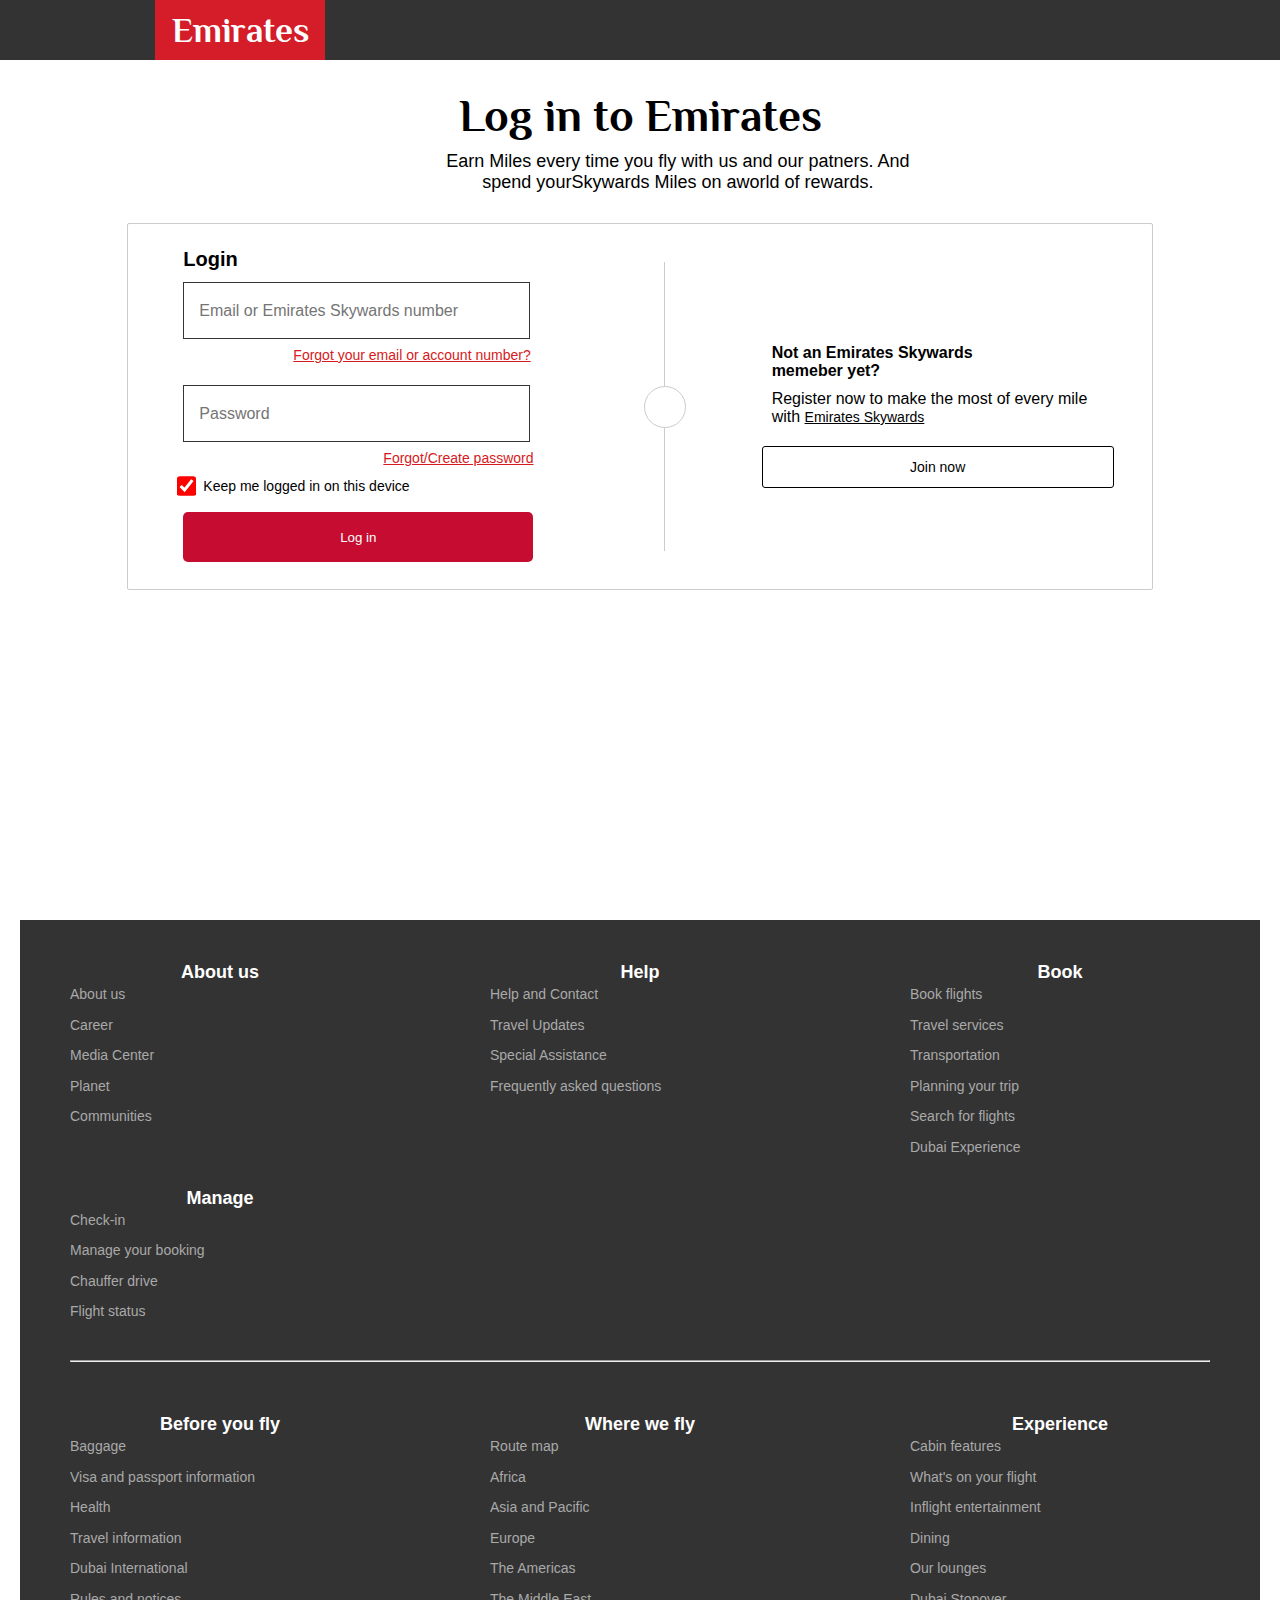
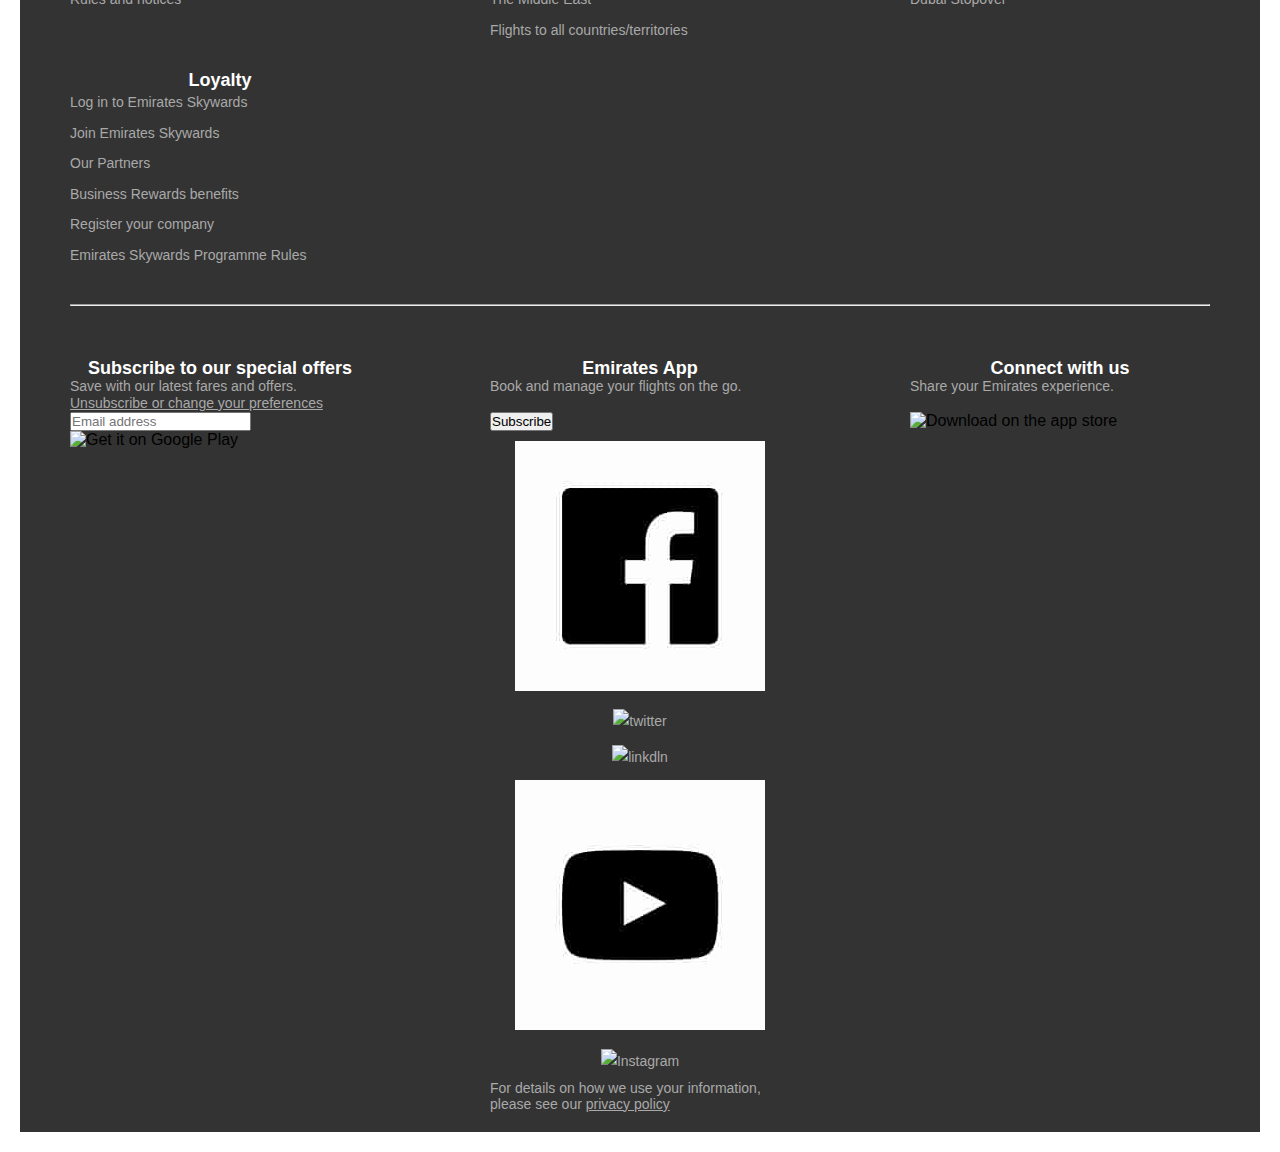
==== commit 786de8db: "ruth" ====
--- a/login.html
+++ b/login.html
@@ -56,6 +56,213 @@
         
 
     </div>
+
+    <!-------------footer------------------->
+    <footer>
+
+        <div class="container">
+            <div>
+                <div class="heading"> About us </div>
+                <ul class="Footer_About us List">
+                    <li><a href="#"></a>About us</li>
+                    <li><a href="#"></a>Career</li>
+                    <li><a href="#"></a>Media Center</li>
+                    <li><a href="#"></a>Planet</li>
+                    <li><a href="#"></a>Communities</li>
+
+                </ul>
+            </div>
+
+            <div>
+
+                <div class="heading"> Help</div>
+                <ul class="Footer_Help List">
+                    <li><a href="#"></a>Help and Contact</li>
+                    <li><a href="#"></a>Travel Updates</li>
+                    <li><a href="#"></a>Special Assistance</li>
+                    <li><a href="#"></a>Frequently asked questions</li>
+
+
+                </ul>
+
+            </div>
+
+            <div>
+                <div class="heading"> Book </div>
+                <ul class="Footer_Book List">
+                    <li><a href="#"></a>Book flights</li>
+                    <li><a href="#"></a>Travel services</li>
+                    <li><a href="#"></a>Transportation</li>
+                    <li><a href="#"></a>Planning your trip</li>
+                    <li><a href="#"></a>Search for flights</li>
+                    <li><a href="#"></a>Dubai Experience</li>
+
+                </ul>
+
+            </div>
+            <div>
+                <div class="heading"> Manage</div>
+                <ul class="Footer_Manage">
+                    <li><a href="#"></a>Check-in</li>
+                    <li><a href="#"></a>Manage your booking</li>
+                    <li><a href="#"></a>Chauffer drive</li>
+                    <li><a href="#"></a>Flight status</li>
+
+                </ul>
+
+            </div>
+        </div>
+        <hr>
+
+        <div class="container">
+            <div>
+                <div class="heading"> Before you fly</div>
+                <ul class="Footer_Before you fly">
+                    <li><a href="#"></a>Baggage</li>
+                    <li><a href="#"></a>Visa and passport information</li>
+                    <li><a href="#"></a>Health</li>
+                    <li><a href="#"></a>Travel information</li>
+                    <li><a href="#"></a>Dubai International</li>
+                    <li><a href="#"></a>Rules and notices</li>
+
+                </ul>
+
+            </div>
+            <div>
+                <div class="heading"> Where we fly</div>
+                <ul class="Footer_Where we fly">
+                    <li><a href="#"></a>Route map</li>
+                    <li><a href="#"></a>Africa</li>
+                    <li><a href="#"></a>Asia and Pacific</li>
+                    <li><a href="#"></a>Europe</li>
+                    <li><a href="#"></a>The Americas</li>
+                    <li><a href="#"></a>The Middle East</li>
+                    <li><a href="#"></a>Flights to all countries/territories</li>
+
+                </ul>
+
+            </div>
+            <div>
+                <div class="heading"> Experience</div>
+                <ul class="Footer_Experience">
+                    <li><a href="#"></a>Cabin features</li>
+                    <li><a href="#"></a>What's on your flight</li>
+                    <li><a href="#"></a>Inflight entertainment</li>
+                    <li><a href="#"></a>Dining</li>
+                    <li><a href="#"></a>Our lounges</li>
+                    <li><a href="#"></a>Dubai Stopover</li>
+
+                </ul>
+
+            </div>
+
+            <div>
+                <div class="heading"> Loyalty</div>
+                <ul class="Footer_Loyalty">
+                    <li><a href="#"></a>Log in to Emirates Skywards</li>
+                    <li><a href="#"></a>Join Emirates Skywards</li>
+                    <li><a href="#"></a>Our Partners</li>
+                    <li><a href="#"></a>Business Rewards benefits</li>
+                    <li><a href="#"></a>Register your company</li>
+                    <li><a href="#"></a>Emirates Skywards Programme Rules</li>
+
+
+                </ul>
+
+            </div>
+
+        </div>
+        <hr>
+
+        <div class="container">
+            <div>
+                <div class="heading">Subscribe to our special offers
+                </div>
+                <div>
+                    <p>Save with our latest fares and offers.</p>
+                    <a href="">Unsubscribe or change your preferences</a>
+
+                </div>
+            </div>
+
+
+            <div>
+                <div class="heading">
+                    Emirates App
+                </div>
+                <p>Book and manage your flights on the go.</p>
+            </div>
+
+            <div>
+                <div class="heading">
+                    Connect with us
+                </div>
+                <p>Share your Emirates experience.</p>
+            </div>
+
+        </div>
+
+        <div class="container">
+            <div>
+                <label for="footer_subscribe_email"></label>
+                <input type="email" name="Email address" id="Email address" placeholder="Email address" required>
+
+
+            </div>
+            <div>
+                <button>Subscribe</button>
+            </div>
+
+            <div>
+                <img src="https://c.ekstatic.net/ecl/logos/appstore/apple-en.svg?h=FJJxsKPmgHqgUIyQclfJDQ"
+                    alt="Download on the app store">
+            </div>
+
+            <div>
+                <img src="https://c.ekstatic.net/ecl/logos/appstore/google-en.svg?h=cmeirryR6eVLHItt4HLLeQ"
+                    alt="Get it on Google Play">
+            </div>
+
+
+
+            <div>
+                <div class="social media handles">
+                    <ul>
+                        <li class="social icons">
+                            <img src="[data-uri]"
+                                alt="facebook">
+                        </li>
+                        <li class="social icons">
+                            <img src="https://th.bing.com/th?id=OSK.50a4337ddb8f32c31afe1610d3d99f0b&w=80&h=80&c=7&rs=1&qlt=80&o=6&pid=SANGAM"
+                                alt="twitter">
+                        </li>
+                        <li class="social icons">
+                            <img src="https://th.bing.com/th?id=OIP.C8b27iRAS2bcSGd-v_duTgHaHa&w=250&h=250&c=8&rs=1&qlt=90&o=6&pid=3.1&rm=2"
+                                alt="linkdln">
+                        </li>
+                        <li class="social icons">
+                            <img src="[data-uri]"
+                                alt="youtube">
+                        </li>
+                        <li class="social icons">
+                            <img src="https://th.bing.com/th?id=OIP.gOAtLIyfMTNrYLedH7l5qQHaHa&w=250&h=250&c=8&rs=1&qlt=90&o=6&pid=3.1&rm=2"
+                                alt="Instagram">
+                        </li>
+                    </ul>
+                    <div>
+                        <p>
+                            For details on how we use your information, please see our <a href="">privacy policy</a></p>
+                    </div>
+
+                </div>
+            </div>
+
+            <div>
+                <div class="container"></div>
+            </div>
+        </div>
+
+    </footer>
     
 </body>
 </html>--- a/style.css
+++ b/style.css
@@ -1998,6 +1998,90 @@
       color: #333;
   
   }
+
+  /*Footer ---Ruth------*/
+
+footer {
+    background-color: #333;
+    border: 0;
+    padding: 20px 50px;
+    margin: 20px;
+
+}
+
+.container {
+    display: flex;
+    justify-content: space-between;
+    flex-wrap: wrap;
+}
+
+.container>div {
+    width: 300px;
+}
+
+.container>div .heading {
+    margin-bottom: 10px;
+    font-size: 18px;
+    font-weight: 600;
+    color: #fff;
+    font-family: 'Roboto', sans-serif;
+}
+
+
+.container>div ul li {
+    list-style: none;
+    margin-bottom: 5px;
+    color: #a9a9a9;
+    font-weight: 400;
+    font-size: 14px;
+    line-height: 1.6rem;
+    font-family: 'Montserrat', sans-serif;
+    cursor: pointer;
+
+}
+
+hr {
+    margin: 30px 0;
+
+}
+
+.container>div ul li:hover {
+    background-color: #f6f6f6;
+    text-decoration: underline;
+
+}
+
+.container>div p {
+    color: #a9a9a9;
+    font-weight: 400;
+    font-size: 14px;
+    font-family: 'Montserrat', sans-serif;
+    cursor: pointer;
+
+}
+
+a {
+    color: #a9a9a9;
+    font-weight: 400;
+    font-size: 14px;
+    font-family: 'Montserrat', sans-serif;
+}
+
+container>div a:hover {
+    background-color: #f6f6f6;
+
+}
+
+.social icons{
+    margin-right: 6px;
+    margin-bottom: .6rem;
+    color: #000;
+    width: 40px;
+    height: 40px;
+    background-size: 100%;
+    background-position: 50%;
+    background-repeat: no-repeat;
+}
 
  /* media query */
  
@@ -3346,15 +3430,5 @@
      font-weight: 600;
  }
      
- 
- 
-     
- }
- 
-     
- 
- 
-     
-        
-     
-    
+ }
+
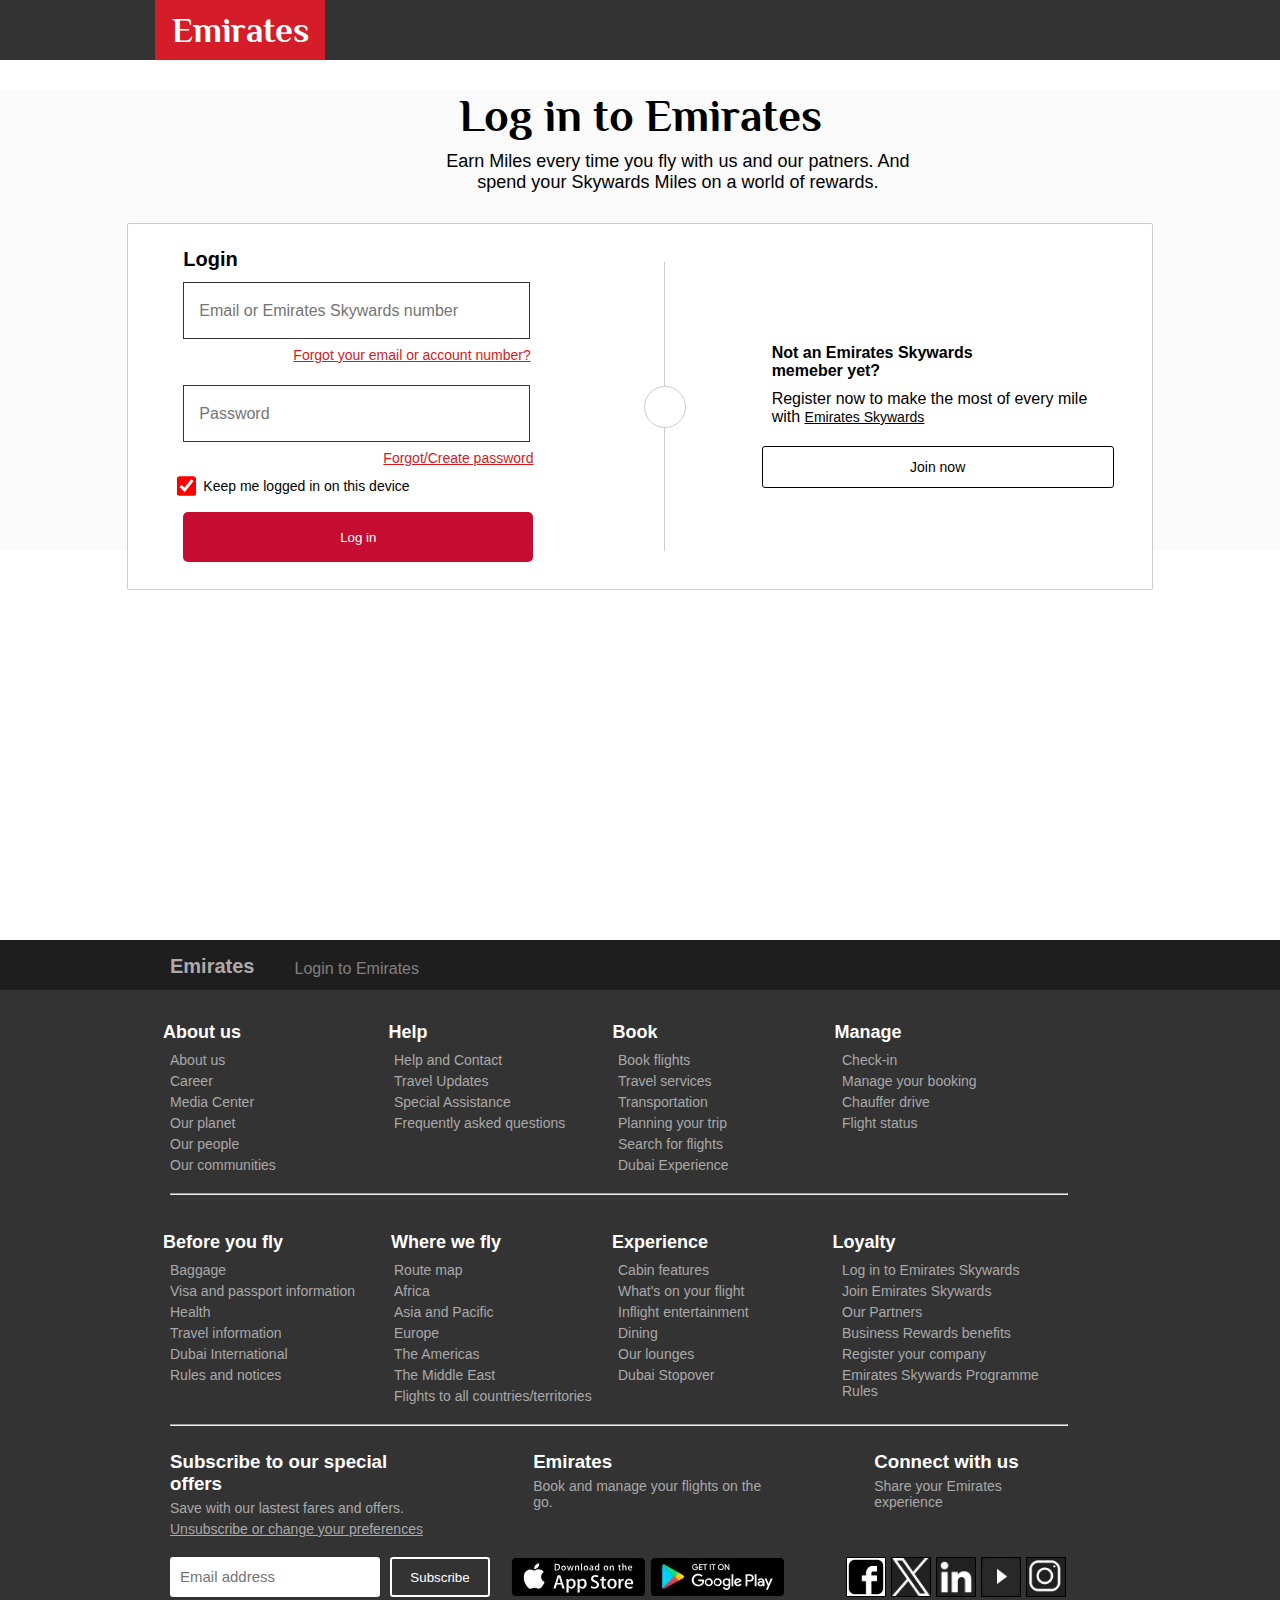
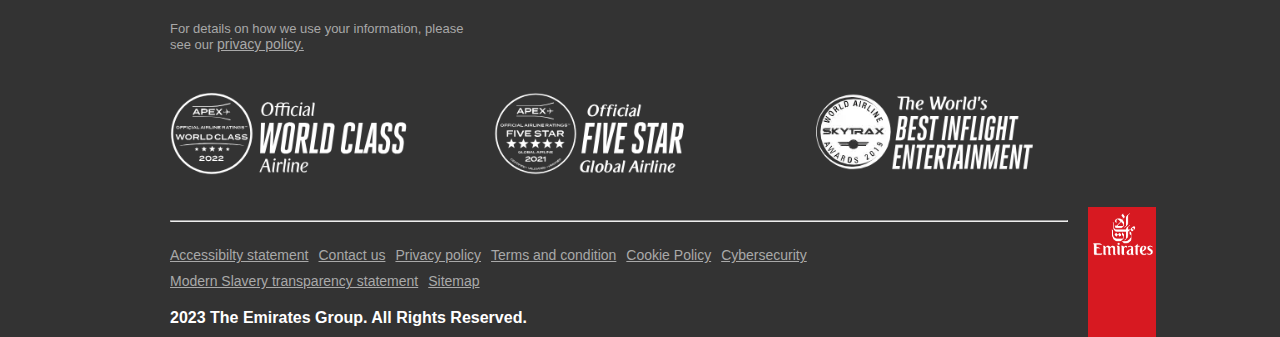
==== commit 63be50f3: "Added the footer" ====
--- a/login.html
+++ b/login.html
@@ -21,7 +21,7 @@
         <div class="login-container">
             <div class="login-text">
                 <h1>Log in to Emirates</h1>
-                <p>Earn Miles every time you fly with us and our patners. And spend yourSkywards Miles on aworld of rewards.</p>
+                <p>Earn Miles every time you fly with us and our patners. And spend your Skywards Miles on a world of rewards.</p>
             </div>
             <div class="login-sub-cont">
                 <div class="login-sub-cont1">
@@ -56,213 +56,229 @@
         
 
     </div>
+    <div class="Before-footer">
+        <div class="before-div">
+        <h4>Emirates</h4> 
+        <i class="fa fa-chevron-right"></i>
+         <p>Login to Emirates</p>
+
+        </div>
+        
+    </div>
 
     <!-------------footer------------------->
+
     <footer>
 
         <div class="container">
             <div>
                 <div class="heading"> About us </div>
                 <ul class="Footer_About us List">
-                    <li><a href="#"></a>About us</li>
-                    <li><a href="#"></a>Career</li>
-                    <li><a href="#"></a>Media Center</li>
-                    <li><a href="#"></a>Planet</li>
-                    <li><a href="#"></a>Communities</li>
-
-                </ul>
-            </div>
-
-            <div>
-
-                <div class="heading"> Help</div>
+                    <li><a href="#">About us</a></li>
+                    <li><a href="#">Career  <i class="fa fa-arrow-up-right-from-square" style="font-size: 13px;"></i></i></a></li>
+                    <li><a href="#">Media Center  <i class="fa fa-arrow-up-right-from-square" style="font-size: 13px;"></i></i></a></li>
+                    <li><a href="#"> Our planet</a></li>
+                    <li><a href="#">Our people</a></li>
+                    <li><a href="#">Our communities</a></li>
+    
+                </ul>
+            </div>
+    
+            <div>
+    
+                <div class="heading" style="left: -98px;"> Help</div>
                 <ul class="Footer_Help List">
-                    <li><a href="#"></a>Help and Contact</li>
-                    <li><a href="#"></a>Travel Updates</li>
-                    <li><a href="#"></a>Special Assistance</li>
-                    <li><a href="#"></a>Frequently asked questions</li>
-
-
-                </ul>
-
-            </div>
-
-            <div>
-                <div class="heading"> Book </div>
+                    <li><a href="#">Help and Contact</a></li>
+                    <li><a href="#">Travel Updates</a></li>
+                    <li><a href="#">Special Assistance</a></li>
+                    <li><a href="#">Frequently asked questions</a></li>
+    
+    
+                </ul>
+    
+            </div>
+    
+            <div>
+                <div class="heading" style="left: -95px;"> Book </div>
                 <ul class="Footer_Book List">
-                    <li><a href="#"></a>Book flights</li>
-                    <li><a href="#"></a>Travel services</li>
-                    <li><a href="#"></a>Transportation</li>
-                    <li><a href="#"></a>Planning your trip</li>
-                    <li><a href="#"></a>Search for flights</li>
-                    <li><a href="#"></a>Dubai Experience</li>
-
-                </ul>
-
-            </div>
-            <div>
-                <div class="heading"> Manage</div>
+                    <li><a href="#">Book flights</a></li>
+                    <li><a href="#">Travel services</a></li>
+                    <li><a href="#">Transportation</a></li>
+                    <li><a href="#">Planning your trip</a></li>
+                    <li><a href="#">Search for flights</a></li>
+                    <li><a href="#">Dubai Experience</a></li>
+    
+                </ul>
+    
+            </div>
+            <div>
+                <div class="heading" style="left: -86px;"> Manage</div>
                 <ul class="Footer_Manage">
-                    <li><a href="#"></a>Check-in</li>
-                    <li><a href="#"></a>Manage your booking</li>
-                    <li><a href="#"></a>Chauffer drive</li>
-                    <li><a href="#"></a>Flight status</li>
-
-                </ul>
-
+                    <li><a href="#">Check-in</a></li>
+                    <li><a href="#">Manage your booking</a></li>
+                    <li><a href="#">Chauffer drive</a></li>
+                    <li><a href="#">Flight status</a></li>
+    
+                </ul>
+    
             </div>
         </div>
         <hr>
-
-        <div class="container">
-            <div>
-                <div class="heading"> Before you fly</div>
+    
+        <div class="container" style="left: 170px;">
+            <div>
+                <div class="heading" style="left: -59px;"> Before you fly</div>
                 <ul class="Footer_Before you fly">
-                    <li><a href="#"></a>Baggage</li>
-                    <li><a href="#"></a>Visa and passport information</li>
-                    <li><a href="#"></a>Health</li>
-                    <li><a href="#"></a>Travel information</li>
-                    <li><a href="#"></a>Dubai International</li>
-                    <li><a href="#"></a>Rules and notices</li>
-
-                </ul>
-
-            </div>
-            <div>
-                <div class="heading"> Where we fly</div>
+                    <li><a href="#">Baggage</a></li>
+                    <li><a href="#">Visa and passport information</a></li>
+                    <li><a href="#">Health</a></li>
+                    <li><a href="#">Travel information</a></li>
+                    <li><a href="#">Dubai International</a></li>
+                    <li><a href="#">Rules and notices</a></li>
+    
+                </ul>
+    
+            </div>
+            <div>
+                <div class="heading" style="left: -60px;"> Where we fly</div>
                 <ul class="Footer_Where we fly">
-                    <li><a href="#"></a>Route map</li>
-                    <li><a href="#"></a>Africa</li>
-                    <li><a href="#"></a>Asia and Pacific</li>
-                    <li><a href="#"></a>Europe</li>
-                    <li><a href="#"></a>The Americas</li>
-                    <li><a href="#"></a>The Middle East</li>
-                    <li><a href="#"></a>Flights to all countries/territories</li>
-
-                </ul>
-
-            </div>
-            <div>
-                <div class="heading"> Experience</div>
+                    <li><a href="#">Route map</a></li>
+                    <li><a href="#">Africa</a></li>
+                    <li><a href="#">Asia and Pacific</a></li>
+                    <li><a href="#">Europe</a></li>
+                    <li><a href="#">The Americas</a></li>
+                    <li><a href="#">The Middle East</a></li>
+                    <li><a href="#">Flights to all countries/territories</a></li>
+    
+                </ul>
+    
+            </div>
+            <div>
+                <div class="heading" style="left:-70px;"> Experience</div>
                 <ul class="Footer_Experience">
-                    <li><a href="#"></a>Cabin features</li>
-                    <li><a href="#"></a>What's on your flight</li>
-                    <li><a href="#"></a>Inflight entertainment</li>
-                    <li><a href="#"></a>Dining</li>
-                    <li><a href="#"></a>Our lounges</li>
-                    <li><a href="#"></a>Dubai Stopover</li>
-
-                </ul>
-
-            </div>
-
-            <div>
-                <div class="heading"> Loyalty</div>
+                    <li><a href="#">Cabin features</a></li>
+                    <li><a href="#">What's on your flight</a></li>
+                    <li><a href="#">Inflight entertainment</a></li>
+                    <li><a href="#">Dining</a></li>
+                    <li><a href="#">Our lounges</a></li>
+                    <li><a href="#">Dubai Stopover</a></li>
+    
+                </ul>
+    
+            </div>
+    
+            <div>
+                <div class="heading" style="left: -90px;"> Loyalty</div>
                 <ul class="Footer_Loyalty">
-                    <li><a href="#"></a>Log in to Emirates Skywards</li>
-                    <li><a href="#"></a>Join Emirates Skywards</li>
-                    <li><a href="#"></a>Our Partners</li>
-                    <li><a href="#"></a>Business Rewards benefits</li>
-                    <li><a href="#"></a>Register your company</li>
-                    <li><a href="#"></a>Emirates Skywards Programme Rules</li>
-
-
-                </ul>
-
-            </div>
-
-        </div>
-        <hr>
-
-        <div class="container">
-            <div>
-                <div class="heading">Subscribe to our special offers
-                </div>
-                <div>
-                    <p>Save with our latest fares and offers.</p>
-                    <a href="">Unsubscribe or change your preferences</a>
-
-                </div>
-            </div>
-
-
-            <div>
-                <div class="heading">
-                    Emirates App
-                </div>
+                    <li><a href="#">Log in to Emirates Skywards</a></li>
+                    <li><a href="#">Join Emirates Skywards</a></li>
+                    <li><a href="#">Our Partners</a></li>
+                    <li><a href="#">Business Rewards benefits</a></li>
+                    <li><a href="#">Register your company</a></li>
+                    <li><a href="#">Emirates Skywards Programme Rules</a></li>
+    
+    
+                </ul>
+    
+            </div>
+    
+        </div>
+        <hr> 
+    
+    
+           <div class="container3">
+            <div class="cont1">
+              <div class="cont1a">
+                <h3>Subscribe to our special offers</h3>
+                <p>Save with our lastest fares and offers.</p>
+                <a href="">Unsubscribe or change your preferences</a>
+              </div>
+    
+              <div class="cont1a">
+                <h3>Emirates</h3>
                 <p>Book and manage your flights on the go.</p>
-            </div>
-
-            <div>
-                <div class="heading">
-                    Connect with us
-                </div>
-                <p>Share your Emirates experience.</p>
-            </div>
-
-        </div>
-
-        <div class="container">
-            <div>
-                <label for="footer_subscribe_email"></label>
-                <input type="email" name="Email address" id="Email address" placeholder="Email address" required>
-
-
-            </div>
-            <div>
+              </div>
+    
+              <div class="cont1a">
+                <h3>Connect with us</h3>
+                <p>Share your Emirates experience</p>
+              </div>
+              
+            </div>
+    
+            <div class="cont2">
+              <div class="cont2a">
+                <input type="email" name="" id="" placeholder="Email address">
                 <button>Subscribe</button>
-            </div>
-
-            <div>
-                <img src="https://c.ekstatic.net/ecl/logos/appstore/apple-en.svg?h=FJJxsKPmgHqgUIyQclfJDQ"
-                    alt="Download on the app store">
-            </div>
-
-            <div>
-                <img src="https://c.ekstatic.net/ecl/logos/appstore/google-en.svg?h=cmeirryR6eVLHItt4HLLeQ"
-                    alt="Get it on Google Play">
-            </div>
-
-
-
-            <div>
-                <div class="social media handles">
-                    <ul>
-                        <li class="social icons">
-                            <img src="[data-uri]"
-                                alt="facebook">
-                        </li>
-                        <li class="social icons">
-                            <img src="https://th.bing.com/th?id=OSK.50a4337ddb8f32c31afe1610d3d99f0b&w=80&h=80&c=7&rs=1&qlt=80&o=6&pid=SANGAM"
-                                alt="twitter">
-                        </li>
-                        <li class="social icons">
-                            <img src="https://th.bing.com/th?id=OIP.C8b27iRAS2bcSGd-v_duTgHaHa&w=250&h=250&c=8&rs=1&qlt=90&o=6&pid=3.1&rm=2"
-                                alt="linkdln">
-                        </li>
-                        <li class="social icons">
-                            <img src="[data-uri]"
-                                alt="youtube">
-                        </li>
-                        <li class="social icons">
-                            <img src="https://th.bing.com/th?id=OIP.gOAtLIyfMTNrYLedH7l5qQHaHa&w=250&h=250&c=8&rs=1&qlt=90&o=6&pid=3.1&rm=2"
-                                alt="Instagram">
-                        </li>
-                    </ul>
-                    <div>
-                        <p>
-                            For details on how we use your information, please see our <a href="">privacy policy</a></p>
-                    </div>
-
-                </div>
-            </div>
-
-            <div>
-                <div class="container"></div>
-            </div>
-        </div>
-
+              </div>
+    
+              <div class="cont2b">
+                <img src="./media/apple store.webp" alt="">
+                <img src="./media/google store.webp" alt="">
+              </div>
+    
+              <div class="cont2c">
+                <img src="./media/facebook.png" alt="">
+                <img src="./media/twitter.webp" alt="">
+                <img src="./media/linkedin.png" alt="">
+                <img src="./media/youtube-dark-icon-16.png" alt="">
+                <img src="./media/instagram.png" alt="">
+              </div>
+    
+            </div> 
+    
+            <div class="cont3">
+              <p>For details on how we use your information, please see our <a href=""> privacy policy.</a></p>
+            </div>
+            <div class="cont4">
+              <img src="./media/world class.webp" alt="">
+              <img src="./media/official star.webp" alt="">
+              <img src="./media/best inflight.webp" alt="">
+            </div>
+    
+          </div>
+          <hr style="position: relative; top: 60px;">
+    
+          <div class="container4">
+            <div class="contain1">
+              <div class="contain1a" >
+                <a href="">Accessibilty statement</a>
+                <a href="">Contact us</a>
+                <a href="">Privacy policy</a>
+                <a href="">Terms and condition</a>
+                <a href="">Cookie Policy</a>
+                <a href="">Cybersecurity</a>
+                
+              </div>
+              <div class="contain1a">
+                <a href="">Modern Slavery transparency statement</a>
+                <a href="">Sitemap</a>
+              </div>
+              <div class="contain1b">
+                <h4>
+                  <i class="fa fa-copyright" style="font-size: 10px;position: relative; bottom: 2px;"></i>
+                  2023 The Emirates Group. All Rights Reserved.
+                </h4>
+    
+              </div>
+    
+            </div>
+            <div class="contain2">
+              <img src="./media/emirate-design.webp" alt="">
+              
+            </div>
+    
+          </div>
+    
+          
+    
+            
+        </div>
+    
     </footer>
+         
+
+     
     
 </body>
 </html>--- a/style.css
+++ b/style.css
@@ -374,6 +374,7 @@
    position: relative;
    top: 30px;
    align-items: center;
+   background-color: rgb(250,250,250);
  }
 
  .login-text{
@@ -516,6 +517,34 @@
  .login-sub-cont3 a{
    color: inherit;
  }
+ .Before-footer{
+    background-color: rgb(31, 30, 30);
+    color: grey;
+    height: 50px;
+    position: relative;
+    top:40px ;
+ }
+ .before-div{
+    display: flex;
+    flex-direction: row;
+    position: relative;
+    left: 170px;
+    gap: 20px;
+    top: 15px;
+ }
+ .before-div h4{
+    font-size: 20px;
+    color: #adabab;
+ }
+ .before-div i{
+    font-size: 12px;
+    position: relative;
+    top: 7px;
+ }
+ .before-div p{
+    margin-top: 5px;
+ }
+ 
  .signUpLink{
    position: relative;
    top: 30px;
@@ -954,14 +983,14 @@
 .footer-login i{
     font-size: 10px;
     position: relative;
-    top: 10px;
+    top: 15px;
 }
 .footer-login a{
     color: grey;
     text-decoration: none;
     font-size: 15px;
     position: relative;
-    top: 5px;
+    top: 10px;
 }
 .footer-login a:hover{
     color: white;
@@ -975,7 +1004,7 @@
 .footer-login p{
     font-size: 13.5px;
     position: relative;
-    top: 8px;
+    top: 12px;
 }
 
 
@@ -1010,8 +1039,6 @@
     z-index: -1;
 }
 
-
-
 .emirate-big{
     display: flex;
     justify-content: space-around;
@@ -1086,6 +1113,7 @@
     position: fixed;
     left: 1310px;
     top: 200px;
+    z-index: 9999;
    
  }
  .emirate-feedback h6{
@@ -1441,7 +1469,7 @@
 }
 
 #destination {
-  background-color: white;
+  background-color: whitesmoke;
   width: 29rem;
   height: 18rem;
   border-radius: 0.2rem;
@@ -1999,28 +2027,35 @@
   
   }
 
-  /*Footer ---Ruth------*/
+  /*Footer------*/
 
 footer {
     background-color: #333;
-    border: 0;
-    padding: 20px 50px;
-    margin: 20px;
-
-}
+    position: relative;
+    top: 40px;
+    width: 100%;
+    overflow: hidden;
+
+}
+
 
 .container {
-    display: flex;
-    justify-content: space-between;
-    flex-wrap: wrap;
-}
+    position: relative;
+    width: 70%;
+    display: flex;
+    left: 170px;
+    margin-top:10px ;
+}
+
 
 .container>div {
-    width: 300px;
+    width: 400px;
 }
 
 .container>div .heading {
-    margin-bottom: 10px;
+    position: relative;
+    right: 80px;
+    margin-bottom: 20px;
     font-size: 18px;
     font-weight: 600;
     color: #fff;
@@ -2028,60 +2063,181 @@
 }
 
 
-.container>div ul li {
-    list-style: none;
+.container>div ul li  {
     margin-bottom: 5px;
-    color: #a9a9a9;
-    font-weight: 400;
-    font-size: 14px;
-    line-height: 1.6rem;
-    font-family: 'Montserrat', sans-serif;
-    cursor: pointer;
-
-}
-
-hr {
-    margin: 30px 0;
-
-}
-
-.container>div ul li:hover {
-    background-color: #f6f6f6;
-    text-decoration: underline;
-
-}
-
-.container>div p {
     color: #a9a9a9;
     font-weight: 400;
     font-size: 14px;
     font-family: 'Montserrat', sans-serif;
     cursor: pointer;
-
-}
-
+    list-style: none;
+    display: flex;
+    gap: 20px;
+
+}
+.container > div ul li a{
+    text-decoration: none;
+}
 a {
     color: #a9a9a9;
     font-weight: 400;
     font-size: 14px;
     font-family: 'Montserrat', sans-serif;
 }
-
-container>div a:hover {
-    background-color: #f6f6f6;
-
-}
-
-.social icons{
-    margin-right: 6px;
-    margin-bottom: .6rem;
-    color: #000;
-    width: 40px;
+.container>div ul li a:hover {
+    background: #666;
+    text-decoration: underline;
+}
+
+
+hr {
+    margin: 15px 0;
+    width: 70%;
+    position: relative;
+    left: 170px; 
+}
+.container3{
+    position: relative;
+    width: 70%;
+    display: flex;
+    left: 170px;
+    top: 10px;
+    display: flex;
+    flex-direction: column;
+    gap: 20px;
+}
+.cont1{
+    display: flex;
+    gap: 100px;
+}
+.cont1a{
+    display: flex;
+    flex-direction: column;
+    gap: 5px;
+}
+.cont1a h3{
+    color: white;
+}
+.cont1a p{
+    color: #a9a9a9;
+    font-size: 14px;
+}
+.cont2{
+    display: flex;
+    flex-direction: row;
+    justify-content: space-between;
+    position: relative;
+   
+    
+
+}
+.cont2a{
+    display: flex;
+    gap: 10px;
+}
+.cont2a input{
     height: 40px;
-    background-size: 100%;
-    background-position: 50%;
-    background-repeat: no-repeat;
-}
+    width: 210px;
+    border: none;
+    border-radius: 3px;
+}
+.cont2a input::placeholder{
+    padding-left: 10px;
+    font-size: 15px;
+}
+.cont2a button{
+    width: 100px;
+    height: 40px;
+    background: none;
+    border: 2px solid white;
+    border-radius: 3px;
+    color: white;
+}
+.cont2a button:hover{
+    background: white;
+    color: black;
+}
+.cont2b{
+    position: relative;
+    right: 20px;
+}
+
+.cont2c{
+    display: flex;
+    gap: 5px;
+}
+.cont2c:hover{
+    cursor: pointer;
+}
+
+
+.cont2c img{
+    height: 38px;
+    width: 38px;
+    border: 1px solid black;
+    background: #212121;
+}
+.cont3{
+    color:hsl(0, 0%, 66%);
+    font-size: 13px;
+}
+.cont3 p{
+    width: 35%;
+}
+.cont4{
+    display: flex;
+    position: relative;
+    top: 20px;
+    justify-content: space-between;
+
+}
+.cont4 img{
+    width: 250px;
+}
+.container4{
+    position: relative;
+    width: 70%;
+    display: flex;
+    left: 170px;
+    top: 70px;
+    display: flex;
+    justify-content: space-between;
+
+}
+.contain1{
+    display: flex;
+   flex-direction: column;
+   gap: 10px;
+}
+.contain1a{
+    display: flex;
+    gap: 10px;
+}
+.contain1a :hover{
+    background: #666;
+    text-decoration: underline;
+}
+.contain1b{
+    position: relative;
+    top: 10px;
+    color: white;
+}
+.contain2{
+    position: relative;
+    left: 90px;
+    height: 160px;
+    width: 68px;
+    background: #d71921;
+    bottom: 40px;
+    
+}
+.contain2 img{
+    position: relative;
+    top: 5px;
+    width: 70px;
+}
+
+
 
  /* media query */
  
